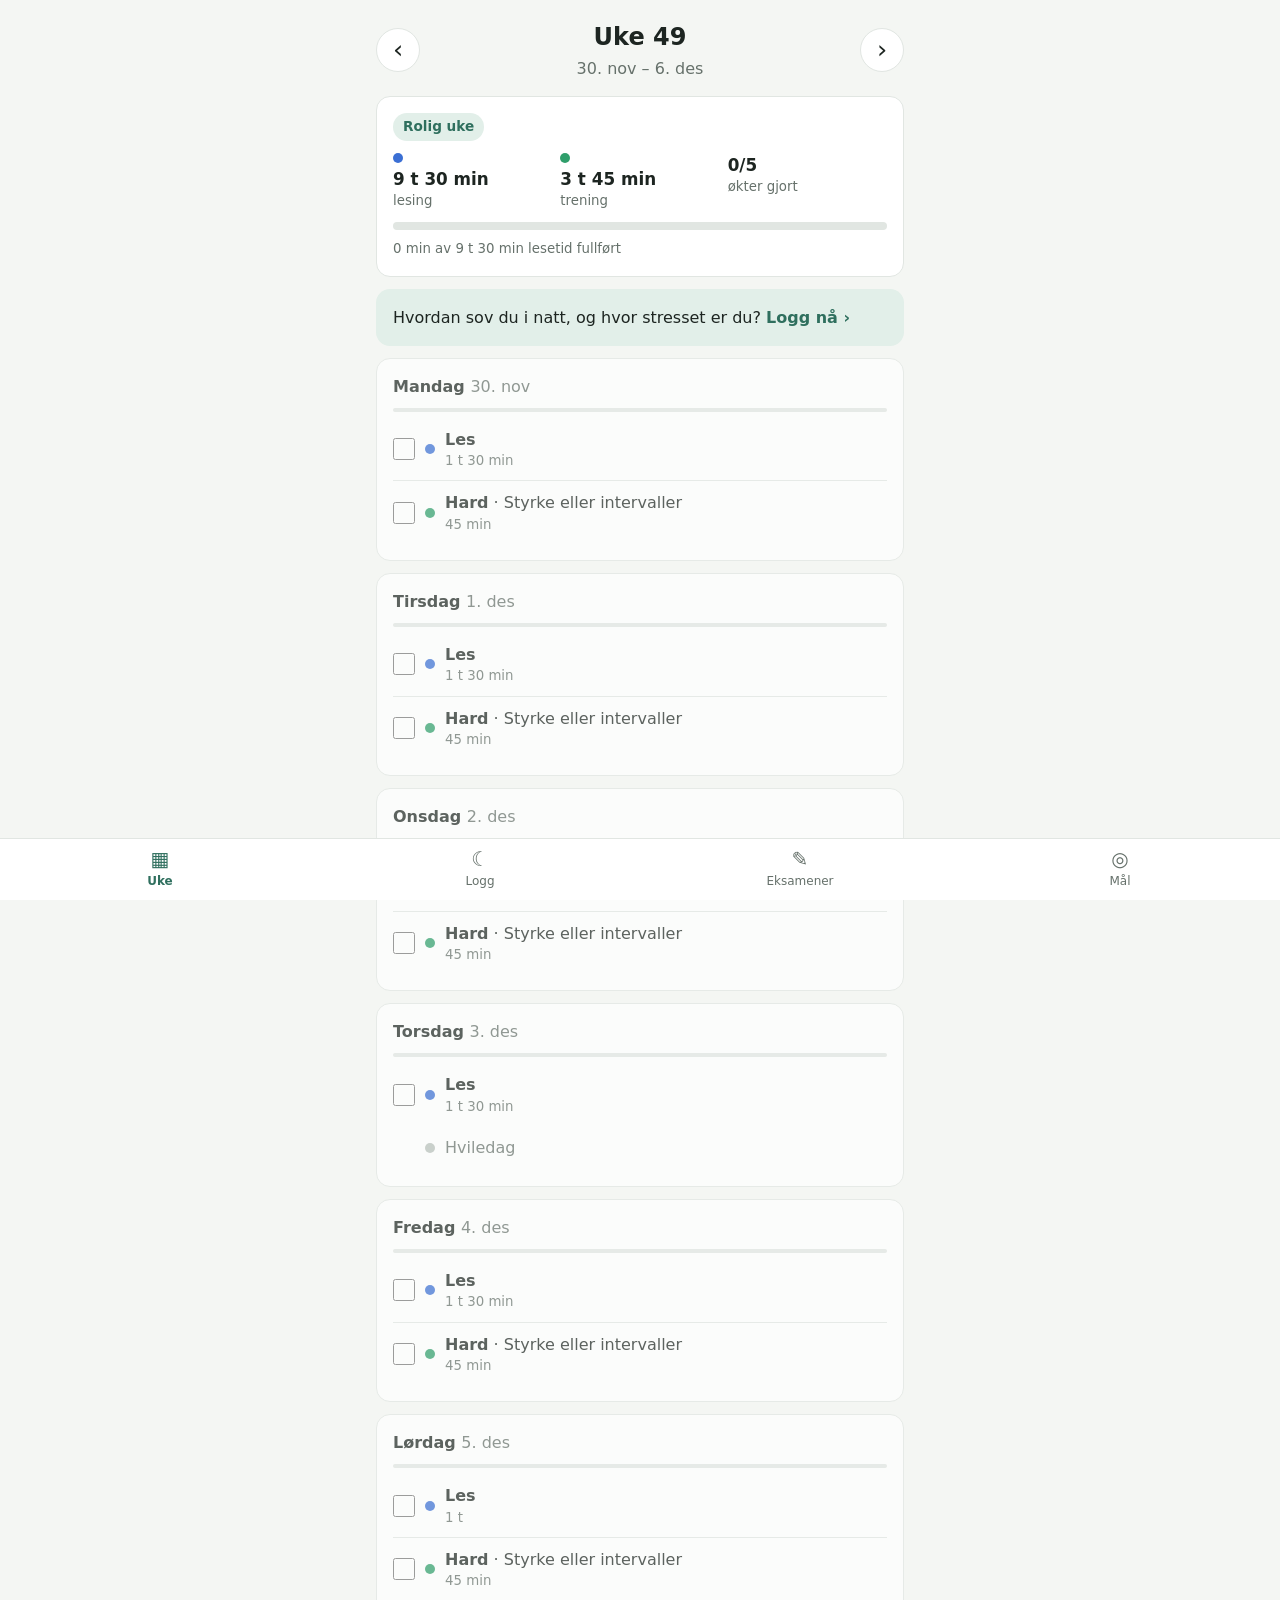
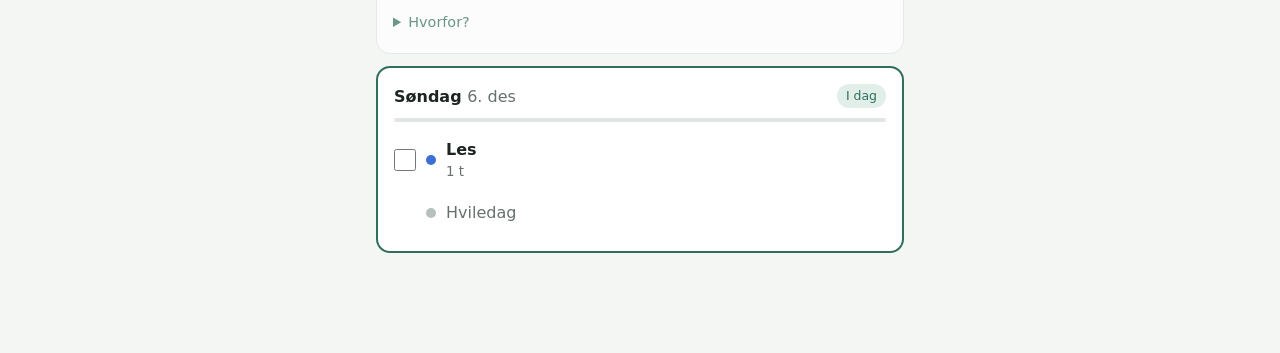
==== index.html @ ede94e88 "Versjon 1: ukeplan for studie og trening Ukeplan med lesetid og trening som tilpasses eksamensdatoer" ====
<!doctype html>
<html lang="no">
<head>
  <meta charset="utf-8">
  <meta name="viewport" content="width=device-width, initial-scale=1, viewport-fit=cover">
  <title>Balanse</title>
  <meta name="description" content="Ukeplan som balanserer lesing og trening ut fra eksamener, søvn og stress.">
  <meta name="theme-color" content="#2f6f5e">
  <meta name="apple-mobile-web-app-capable" content="yes">
  <meta name="mobile-web-app-capable" content="yes">
  <meta name="apple-mobile-web-app-status-bar-style" content="default">
  <meta name="apple-mobile-web-app-title" content="Balanse">
  <link rel="manifest" href="manifest.json">
  <link rel="icon" href="icon-192.png">
  <link rel="apple-touch-icon" href="icon-192.png">
  <link rel="stylesheet" href="style.css">
</head>
<body>
  <main id="app">
    <!-- UKE -->
    <section id="view-week" class="view active" aria-label="Ukeplan">
      <header class="top">
        <button class="icon-btn" id="prev-week" aria-label="Forrige uke">‹</button>
        <div class="top-title">
          <h1 id="week-title">Uke</h1>
          <p id="week-range" class="muted"></p>
        </div>
        <button class="icon-btn" id="next-week" aria-label="Neste uke">›</button>
      </header>
      <div id="week-summary" class="card summary"></div>
      <div id="log-prompt"></div>
      <div id="days"></div>
    </section>

    <!-- LOGG -->
    <section id="view-log" class="view" aria-label="Søvn og stress">
      <header class="top"><div class="top-title"><h1>Søvn og stress</h1>
        <p class="muted">Planen justeres etter hvordan du har det</p></div></header>
      <form id="log-form" class="card">
        <label class="field">Dato
          <input type="date" id="log-date" required>
        </label>
        <label class="field">Søvn i natt: <strong id="sleep-out">7,5 t</strong>
          <input type="range" id="log-sleep" min="3" max="12" step="0.5" value="7.5">
        </label>
        <fieldset class="field">
          <legend>Stressnivå</legend>
          <div class="segmented" id="stress-group">
            <button type="button" data-v="1">1<small>Rolig</small></button>
            <button type="button" data-v="2">2</button>
            <button type="button" data-v="3" class="on">3</button>
            <button type="button" data-v="4">4</button>
            <button type="button" data-v="5">5<small>Mye</small></button>
          </div>
        </fieldset>
        <button type="submit" class="primary">Lagre</button>
        <p id="log-feedback" class="feedback" role="status"></p>
      </form>
      <div class="card">
        <h2>Siste 14 dager</h2>
        <div id="log-chart" class="chart"></div>
        <p class="muted small"><span class="key sleep"></span> søvn (timer) &nbsp; <span class="key stress"></span> stress (1–5)</p>
      </div>
    </section>

    <!-- EKSAMENER -->
    <section id="view-exams" class="view" aria-label="Eksamener">
      <header class="top"><div class="top-title"><h1>Eksamener</h1>
        <p class="muted">Lesetiden øker når eksamen nærmer seg</p></div></header>
      <form id="exam-form" class="card">
        <label class="field">Fag
          <input type="text" id="exam-subject" placeholder="F.eks. Matematikk 1" maxlength="40" required>
        </label>
        <label class="field">Dato
          <input type="date" id="exam-date" required>
        </label>
        <button type="submit" class="primary">Legg til eksamen</button>
      </form>
      <ul id="exam-list" class="list"></ul>
    </section>

    <!-- MÅL -->
    <section id="view-goals" class="view" aria-label="Mål">
      <header class="top"><div class="top-title"><h1>Mål</h1>
        <p class="muted">Utgangspunktet for en vanlig, rolig uke</p></div></header>
      <form id="goals-form" class="card">
        <label class="field">Treningsøkter per uke: <strong id="sessions-out">4</strong>
          <input type="range" id="goal-sessions" min="1" max="7" step="1">
        </label>
        <label class="field">Minutter per økt: <strong id="minutes-out">45</strong>
          <input type="range" id="goal-minutes" min="20" max="120" step="5">
        </label>
        <label class="field">Lesetid per dag i rolige uker: <strong id="study-base-out">1 t 30 min</strong>
          <input type="range" id="goal-study-base" min="30" max="240" step="15">
        </label>
        <label class="field">Maks lesetid rett før eksamen: <strong id="study-max-out">5 t</strong>
          <input type="range" id="goal-study-max" min="120" max="480" step="15">
        </label>
        <p class="muted small">Endringer lagres automatisk.</p>
      </form>
      <div class="card">
        <h2>Data</h2>
        <p class="muted small">Alt lagres bare på denne enheten.</p>
        <div class="row-buttons">
          <button type="button" id="demo-data">Last inn eksempeldata</button>
          <button type="button" id="reset-data" class="danger">Slett alt</button>
        </div>
      </div>
    </section>
  </main>

  <nav class="tabbar" aria-label="Hovedmeny">
    <button data-view="week" class="on"><span class="tab-ico">▦</span>Uke</button>
    <button data-view="log"><span class="tab-ico">☾</span>Logg</button>
    <button data-view="exams"><span class="tab-ico">✎</span>Eksamener</button>
    <button data-view="goals"><span class="tab-ico">◎</span>Mål</button>
  </nav>

  <script src="plan.js"></script>
  <script src="app.js"></script>
</body>
</html>
---- style.css ----
:root {
  --bg: #f4f6f3;
  --surface: #ffffff;
  --text: #1d2521;
  --muted: #66716b;
  --border: #e1e6e2;
  --accent: #2f6f5e;
  --accent-soft: #e2efe9;
  --study: #3b6fd4;
  --train: #2f9e6b;
  --rest: #b8c0bb;
  --exam: #c4532f;
  --exam-soft: #fbe8e1;
  --mid: #b7811a;
  --mid-soft: #fbf0d9;
  --radius: 14px;
  color-scheme: light;
}

@media (prefers-color-scheme: dark) {
  :root:not([data-theme="light"]) {
    --bg: #121614;
    --surface: #1c2220;
    --text: #e8ece9;
    --muted: #97a29c;
    --border: #2c3431;
    --accent: #6fc2a7;
    --accent-soft: #1f3a32;
    --study: #7ea3ee;
    --train: #5fcf98;
    --rest: #4d5652;
    --exam: #f08a68;
    --exam-soft: #3d2219;
    --mid: #e3b158;
    --mid-soft: #3a2f17;
    color-scheme: dark;
  }
}

* { box-sizing: border-box; }

html, body { margin: 0; }

body {
  background: var(--bg);
  color: var(--text);
  font: 16px/1.45 system-ui, -apple-system, "Segoe UI", Roboto, sans-serif;
  -webkit-tap-highlight-color: transparent;
}

#app {
  max-width: 560px;
  margin: 0 auto;
  padding: calc(env(safe-area-inset-top) + 8px) 16px calc(env(safe-area-inset-bottom) + 88px);
}

.view { display: none; }
.view.active { display: block; }

h1 { font-size: 1.5rem; margin: 0; }
h2 { font-size: 1.05rem; margin: 0 0 12px; }
h3 { font-size: 1rem; margin: 0; }
.muted { color: var(--muted); font-weight: normal; }
.small { font-size: .85rem; }

.top {
  display: flex;
  align-items: center;
  gap: 8px;
  padding: 12px 0 16px;
}
.top-title { flex: 1; }
.top-title p { margin: 2px 0 0; }
#view-week .top-title { text-align: center; }

.card {
  background: var(--surface);
  border: 1px solid var(--border);
  border-radius: var(--radius);
  padding: 16px;
  margin-bottom: 12px;
}

button {
  font: inherit;
  color: inherit;
  cursor: pointer;
  border: 1px solid var(--border);
  background: var(--surface);
  border-radius: 10px;
  padding: 10px 14px;
}

.icon-btn {
  width: 44px;
  height: 44px;
  padding: 0;
  font-size: 1.6rem;
  line-height: 1;
  border-radius: 50%;
}

.primary {
  width: 100%;
  background: var(--accent);
  border-color: var(--accent);
  color: #fff;
  font-weight: 600;
  padding: 12px;
}
@media (prefers-color-scheme: dark) {
  :root:not([data-theme="light"]) .primary { color: #0e1a16; }
}

.danger { color: var(--exam); }

/* Oppsummering */
.summary .stats {
  display: grid;
  grid-template-columns: repeat(3, 1fr);
  gap: 8px;
  margin: 12px 0;
}
.summary .stats div { display: flex; flex-direction: column; }
.summary .stats strong { font-size: 1.05rem; }
.summary .stats small { color: var(--muted); }
.summary .stats .dot { margin-bottom: 4px; }

.badge {
  display: inline-block;
  padding: 4px 10px;
  border-radius: 999px;
  font-size: .85rem;
  font-weight: 600;
}
.badge.calm { background: var(--accent-soft); color: var(--accent); }
.badge.mid { background: var(--mid-soft); color: var(--mid); }
.badge.high { background: var(--exam-soft); color: var(--exam); }

.progress {
  height: 8px;
  background: var(--border);
  border-radius: 999px;
  overflow: hidden;
  margin-bottom: 6px;
}
.progress span { display: block; height: 100%; background: var(--study); transition: width .3s; }

.prompt {
  display: block;
  width: 100%;
  text-align: left;
  background: var(--accent-soft);
  border-color: transparent;
}
.prompt strong { color: var(--accent); white-space: nowrap; }

/* Dager */
.day.today { border: 2px solid var(--accent); }
.day.past { opacity: .7; }
.day-head { display: flex; align-items: center; gap: 8px; flex-wrap: wrap; }
.day-head h3 { margin-right: auto; }

.chip {
  font-size: .78rem;
  padding: 3px 9px;
  border-radius: 999px;
  background: var(--accent-soft);
  color: var(--accent);
  white-space: nowrap;
}
.chip.exam { background: var(--exam-soft); color: var(--exam); font-weight: 600; }

.pressure {
  height: 4px;
  background: var(--border);
  border-radius: 999px;
  margin: 10px 0 6px;
  overflow: hidden;
}
.pressure span { display: block; height: 100%; background: linear-gradient(90deg, var(--mid), var(--exam)); }

.task {
  display: flex;
  align-items: center;
  gap: 10px;
  padding: 10px 0;
  border-bottom: 1px solid var(--border);
  cursor: pointer;
  min-height: 44px;
}
.task:last-of-type { border-bottom: none; }
.task input { width: 22px; height: 22px; accent-color: var(--accent); margin: 0; flex: none; }
.task.rest { cursor: default; color: var(--muted); padding-left: 32px; }
.task-text small { display: block; color: var(--muted); }
.task.checked .task-text { text-decoration: line-through; color: var(--muted); }

.dot {
  width: 10px;
  height: 10px;
  border-radius: 50%;
  flex: none;
  display: inline-block;
}
.dot.study { background: var(--study); }
.dot.train { background: var(--train); }
.dot.rest { background: var(--rest); }

.tip {
  margin: 8px 0 0;
  font-size: .9rem;
  padding: 8px 10px;
  border-radius: 10px;
  background: var(--mid-soft);
  color: var(--text);
}

details { margin-top: 8px; font-size: .9rem; }
summary { color: var(--accent); cursor: pointer; padding: 4px 0; }
details ul { margin: 6px 0 0; padding-left: 20px; color: var(--muted); }

/* Skjema */
.field {
  display: block;
  margin-bottom: 16px;
  border: none;
  padding: 0;
}
.field legend { padding: 0; margin-bottom: 6px; }
.field input[type=text], .field input[type=date] {
  display: block;
  width: 100%;
  margin-top: 6px;
  padding: 12px;
  font: inherit;
  color: inherit;
  background: var(--bg);
  border: 1px solid var(--border);
  border-radius: 10px;
}
input[type=range] { display: block; width: 100%; margin-top: 8px; accent-color: var(--accent); }

.segmented { display: grid; grid-template-columns: repeat(5, 1fr); gap: 6px; }
.segmented button { padding: 10px 0; display: flex; flex-direction: column; align-items: center; }
.segmented small { font-size: .65rem; color: var(--muted); }
.segmented button.on { background: var(--accent); border-color: var(--accent); color: #fff; }
.segmented button.on small { color: inherit; }

.feedback { margin: 10px 0 0; color: var(--accent); min-height: 1em; }

.row-buttons { display: flex; gap: 8px; flex-wrap: wrap; }

/* Logg-graf */
.chart {
  display: flex;
  align-items: flex-end;
  gap: 4px;
  height: 140px;
}
.bar-col { flex: 1; display: flex; flex-direction: column; align-items: center; height: 100%; }
.bars { flex: 1; width: 100%; display: flex; align-items: flex-end; justify-content: center; gap: 2px; }
.bar { width: 40%; border-radius: 3px 3px 0 0; min-height: 0; }
.bar.sleep { background: var(--study); }
.bar.stress { background: var(--exam); }
.bar-col small { font-size: .65rem; color: var(--muted); margin-top: 4px; }
.key { display: inline-block; width: 10px; height: 10px; border-radius: 2px; vertical-align: middle; }
.key.sleep { background: var(--study); }
.key.stress { background: var(--exam); }

/* Eksamensliste */
.list { list-style: none; margin: 0; padding: 0; }
.exam-item { display: flex; align-items: center; gap: 10px; }
.exam-item > div { flex: 1; display: flex; flex-direction: column; }
.exam-item.past { opacity: .6; }
.exam-item .icon-btn { font-size: 1.3rem; width: 36px; height: 36px; }
.empty { color: var(--muted); text-align: center; }

/* Fanemeny */
.tabbar {
  position: fixed;
  left: 0;
  right: 0;
  bottom: 0;
  display: grid;
  grid-template-columns: repeat(4, 1fr);
  background: var(--surface);
  border-top: 1px solid var(--border);
  padding-bottom: env(safe-area-inset-bottom);
}
.tabbar button {
  border: none;
  border-radius: 0;
  background: none;
  padding: 8px 0 10px;
  font-size: .75rem;
  color: var(--muted);
  display: flex;
  flex-direction: column;
  align-items: center;
  gap: 2px;
}
.tab-ico { font-size: 1.25rem; line-height: 1.2; }
.tabbar button.on { color: var(--accent); font-weight: 600; }
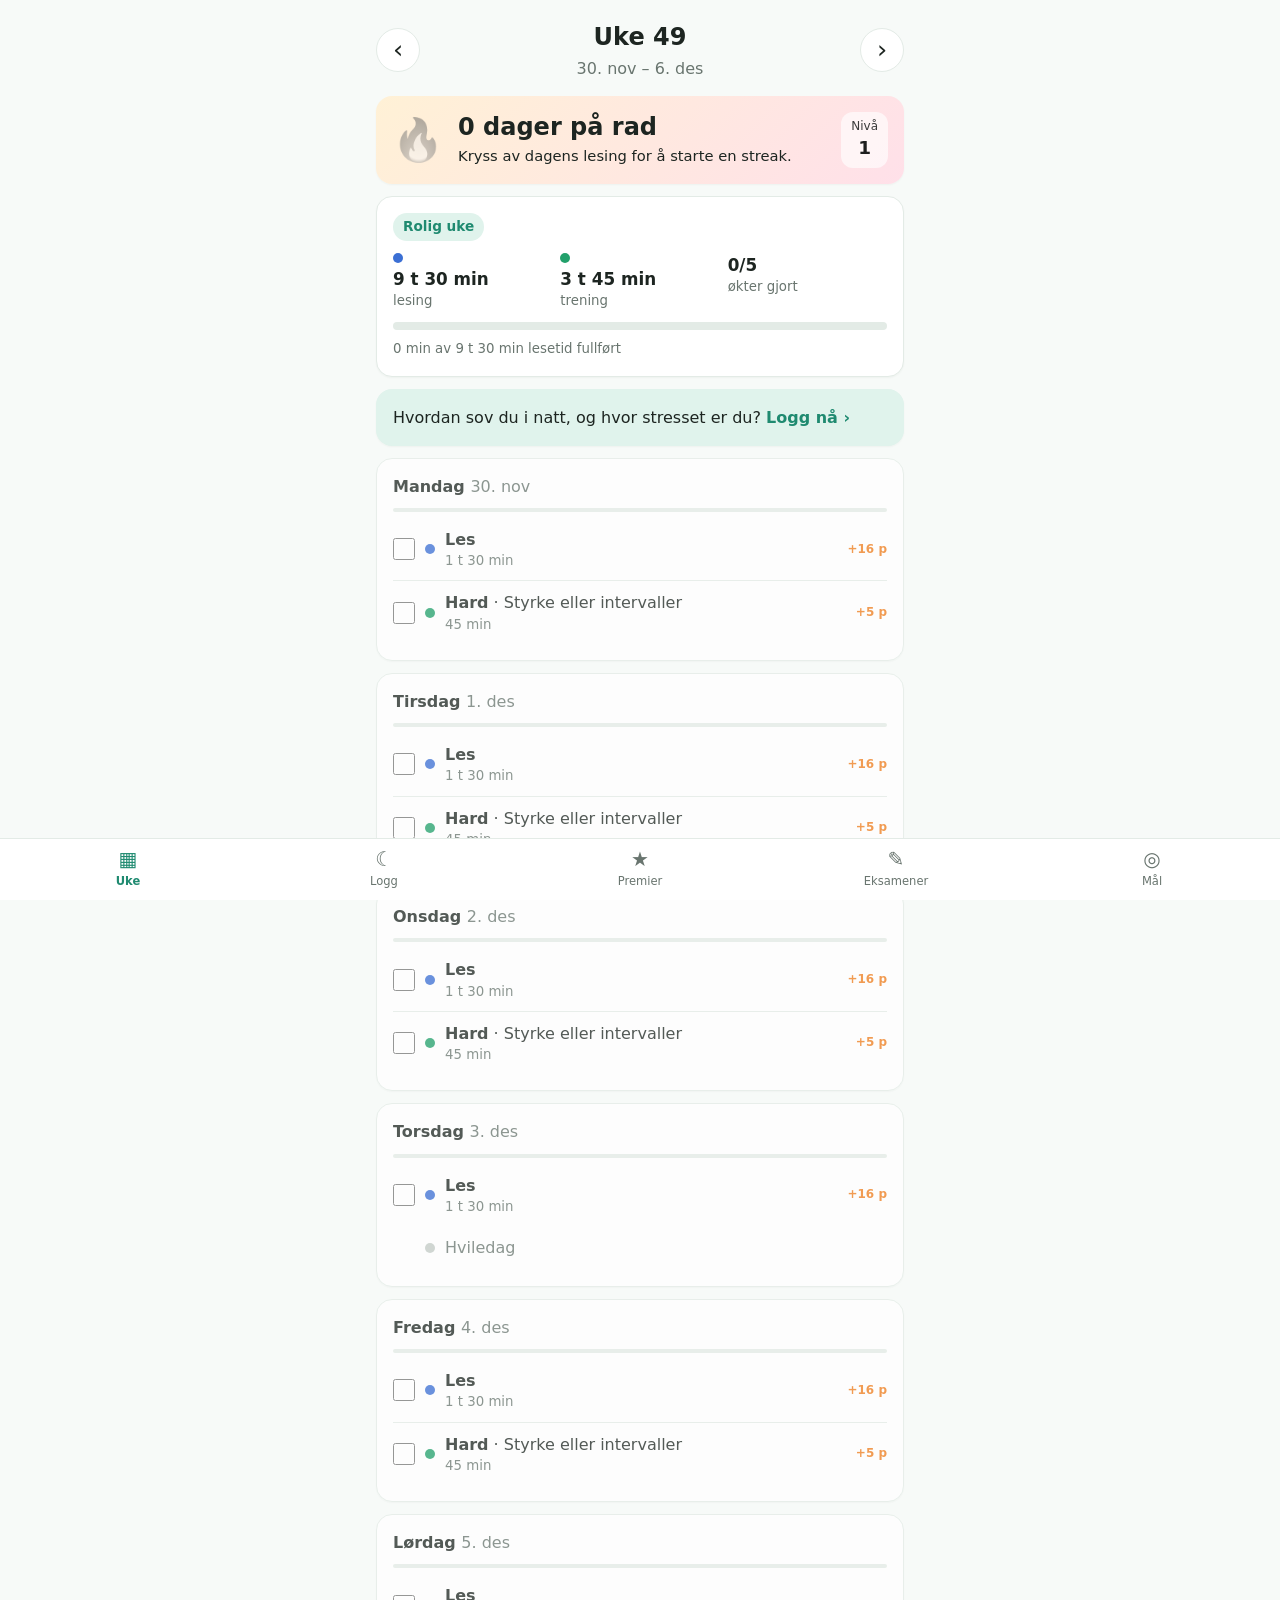
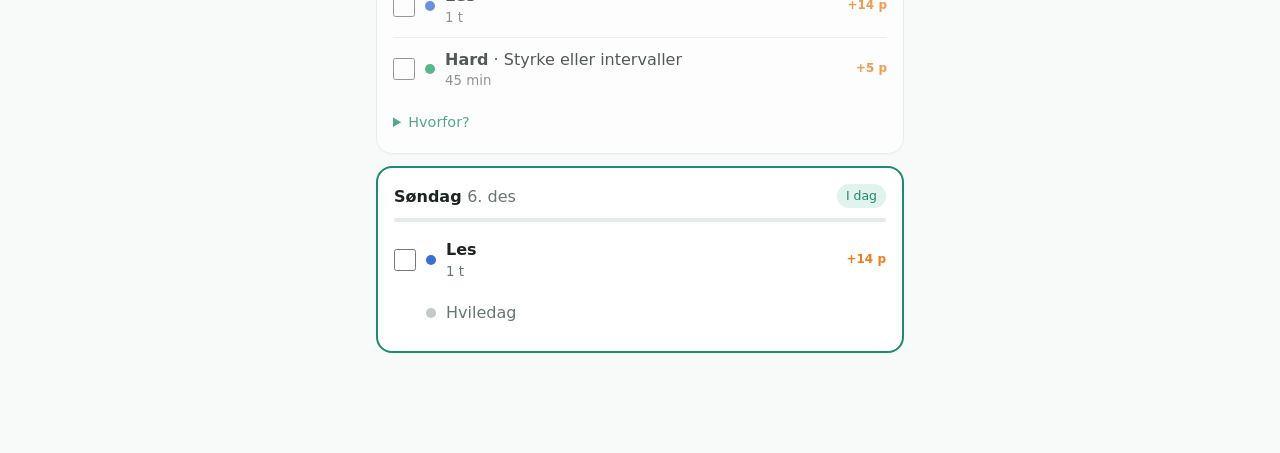
==== commit a0018fcb: "Versjon 2: lyst design, streaks, poeng, merker og temaer - Lyst standardtema (Mint) i stedet for aut" ====
--- a/index.html
+++ b/index.html
@@ -5,7 +5,14 @@
   <meta name="viewport" content="width=device-width, initial-scale=1, viewport-fit=cover">
   <title>Balanse</title>
   <meta name="description" content="Ukeplan som balanserer lesing og trening ut fra eksamener, søvn og stress.">
-  <meta name="theme-color" content="#2f6f5e">
+  <meta name="theme-color" content="#f7faf8">
+  <script>
+    // Sett valgt tema før siden tegnes, så det ikke blinker.
+    try {
+      var saved = JSON.parse(localStorage.getItem("balanse-v1") || "{}");
+      if (saved.settings && saved.settings.theme) document.documentElement.dataset.theme = saved.settings.theme;
+    } catch (e) {}
+  </script>
   <meta name="apple-mobile-web-app-capable" content="yes">
   <meta name="mobile-web-app-capable" content="yes">
   <meta name="apple-mobile-web-app-status-bar-style" content="default">
@@ -27,6 +34,7 @@
         </div>
         <button class="icon-btn" id="next-week" aria-label="Neste uke">›</button>
       </header>
+      <div id="streak-card"></div>
       <div id="week-summary" class="card summary"></div>
       <div id="log-prompt"></div>
       <div id="days"></div>
@@ -61,6 +69,18 @@
         <div id="log-chart" class="chart"></div>
         <p class="muted small"><span class="key sleep"></span> søvn (timer) &nbsp; <span class="key stress"></span> stress (1–5)</p>
       </div>
+    </section>
+
+    <!-- PREMIER -->
+    <section id="view-rewards" class="view" aria-label="Premier">
+      <header class="top"><div class="top-title"><h1>Premier</h1>
+        <p class="muted">Kryss av lesing og trening for å samle poeng</p></div></header>
+      <div id="level-card" class="card level-card"></div>
+      <div class="card">
+        <h2>Merker</h2>
+        <div id="badge-grid" class="badge-grid"></div>
+      </div>
+      <p class="muted small">Poeng: 10 per leseøkt + 1 per 15 min lest, 5 per treningsøkt. 100 poeng = nytt nivå.</p>
     </section>
 
     <!-- EKSAMENER -->
@@ -99,6 +119,10 @@
         <p class="muted small">Endringer lagres automatisk.</p>
       </form>
       <div class="card">
+        <h2>Tema</h2>
+        <div id="theme-picker" class="themes"></div>
+      </div>
+      <div class="card">
         <h2>Data</h2>
         <p class="muted small">Alt lagres bare på denne enheten.</p>
         <div class="row-buttons">
@@ -112,11 +136,16 @@
   <nav class="tabbar" aria-label="Hovedmeny">
     <button data-view="week" class="on"><span class="tab-ico">▦</span>Uke</button>
     <button data-view="log"><span class="tab-ico">☾</span>Logg</button>
+    <button data-view="rewards"><span class="tab-ico">★</span>Premier</button>
     <button data-view="exams"><span class="tab-ico">✎</span>Eksamener</button>
     <button data-view="goals"><span class="tab-ico">◎</span>Mål</button>
   </nav>
 
+  <div id="toast" class="toast" role="status" aria-live="polite"></div>
+  <div id="confetti" class="confetti" aria-hidden="true"></div>
+
   <script src="plan.js"></script>
+  <script src="rewards.js"></script>
   <script src="app.js"></script>
 </body>
 </html>
--- a/style.css
+++ b/style.css
@@ -1,40 +1,78 @@
+/* ---------- Temaer ---------- */
+/* Standard: "Mint" – lyst og friskt */
 :root {
-  --bg: #f4f6f3;
+  --bg: #f7faf8;
   --surface: #ffffff;
   --text: #1d2521;
-  --muted: #66716b;
-  --border: #e1e6e2;
-  --accent: #2f6f5e;
-  --accent-soft: #e2efe9;
+  --muted: #69756f;
+  --border: #e3ebe6;
+  --accent: #1f8a70;
+  --accent-soft: #e0f3ec;
+  --on-accent: #ffffff;
+  --hero-a: #fff1d6;
+  --hero-b: #ffe0e9;
   --study: #3b6fd4;
-  --train: #2f9e6b;
-  --rest: #b8c0bb;
-  --exam: #c4532f;
-  --exam-soft: #fbe8e1;
+  --train: #22a06b;
+  --rest: #c3cbc6;
+  --exam: #d4572f;
+  --exam-soft: #fdebe4;
   --mid: #b7811a;
-  --mid-soft: #fbf0d9;
-  --radius: 14px;
+  --mid-soft: #fdf3dc;
+  --flame: #f07c1b;
+  --radius: 16px;
   color-scheme: light;
 }
 
-@media (prefers-color-scheme: dark) {
-  :root:not([data-theme="light"]) {
-    --bg: #121614;
-    --surface: #1c2220;
-    --text: #e8ece9;
-    --muted: #97a29c;
-    --border: #2c3431;
-    --accent: #6fc2a7;
-    --accent-soft: #1f3a32;
-    --study: #7ea3ee;
-    --train: #5fcf98;
-    --rest: #4d5652;
-    --exam: #f08a68;
-    --exam-soft: #3d2219;
-    --mid: #e3b158;
-    --mid-soft: #3a2f17;
-    color-scheme: dark;
-  }
+:root[data-theme="fersken"] {
+  --bg: #fff8f3;
+  --border: #f6e3d6;
+  --muted: #7a6a60;
+  --accent: #e8664a;
+  --accent-soft: #fde6df;
+  --hero-a: #ffe3c4;
+  --hero-b: #ffd3d8;
+}
+
+:root[data-theme="lavendel"] {
+  --bg: #f8f6fd;
+  --border: #e7e2f6;
+  --muted: #6f6a80;
+  --accent: #7457d6;
+  --accent-soft: #ece7fb;
+  --hero-a: #e9e2ff;
+  --hero-b: #ffe2f3;
+}
+
+:root[data-theme="hav"] {
+  --bg: #f4f9fd;
+  --border: #dde9f3;
+  --muted: #637382;
+  --accent: #1f78c1;
+  --accent-soft: #e0eefa;
+  --hero-a: #d9f1ff;
+  --hero-b: #e3fbef;
+}
+
+:root[data-theme="natt"] {
+  --bg: #14171c;
+  --surface: #1e232a;
+  --text: #e9edf2;
+  --muted: #9aa4af;
+  --border: #2d343d;
+  --accent: #7cc4ff;
+  --accent-soft: #22364a;
+  --on-accent: #0d1a26;
+  --hero-a: #2b2540;
+  --hero-b: #3a2433;
+  --study: #8fb1f5;
+  --train: #5fd39b;
+  --rest: #4e5660;
+  --exam: #f39373;
+  --exam-soft: #40241b;
+  --mid: #e6b45c;
+  --mid-soft: #3a2f18;
+  --flame: #ffa24c;
+  color-scheme: dark;
 }
 
 * { box-sizing: border-box; }
@@ -46,6 +84,7 @@
   color: var(--text);
   font: 16px/1.45 system-ui, -apple-system, "Segoe UI", Roboto, sans-serif;
   -webkit-tap-highlight-color: transparent;
+  transition: background .2s;
 }
 
 #app {
@@ -79,6 +118,7 @@
   border-radius: var(--radius);
   padding: 16px;
   margin-bottom: 12px;
+  box-shadow: 0 1px 2px rgba(30, 40, 35, .04);
 }
 
 button {
@@ -104,17 +144,46 @@
   width: 100%;
   background: var(--accent);
   border-color: var(--accent);
-  color: #fff;
+  color: var(--on-accent);
   font-weight: 600;
   padding: 12px;
 }
-@media (prefers-color-scheme: dark) {
-  :root:not([data-theme="light"]) .primary { color: #0e1a16; }
-}
 
 .danger { color: var(--exam); }
 
-/* Oppsummering */
+/* ---------- Streak / motivasjon ---------- */
+.hero {
+  background: linear-gradient(135deg, var(--hero-a), var(--hero-b));
+  border: none;
+  display: flex;
+  align-items: center;
+  gap: 14px;
+  text-decoration: none;
+  color: var(--text);
+  width: 100%;
+  text-align: left;
+}
+.flame {
+  font-size: 2.6rem;
+  line-height: 1;
+}
+.flame.cold { filter: grayscale(1); opacity: .5; }
+.hero-text { flex: 1; }
+.hero-text .big { font-size: 1.5rem; font-weight: 700; display: block; line-height: 1.1; }
+.hero-text p { margin: 4px 0 0; font-size: .92rem; }
+.hero .lvl {
+  text-align: center;
+  background: rgba(255, 255, 255, .65);
+  border-radius: 12px;
+  padding: 6px 10px;
+  font-size: .75rem;
+  color: #3a3a3a;
+}
+.hero .lvl strong { display: block; font-size: 1.15rem; color: #1d1d1d; }
+:root[data-theme="natt"] .hero .lvl { background: rgba(0, 0, 0, .25); color: var(--muted); }
+:root[data-theme="natt"] .hero .lvl strong { color: var(--text); }
+
+/* ---------- Oppsummering ---------- */
 .summary .stats {
   display: grid;
   grid-template-columns: repeat(3, 1fr);
@@ -144,7 +213,8 @@
   overflow: hidden;
   margin-bottom: 6px;
 }
-.progress span { display: block; height: 100%; background: var(--study); transition: width .3s; }
+.progress span { display: block; height: 100%; background: var(--study); transition: width .4s; border-radius: 999px; }
+.progress.xp span { background: linear-gradient(90deg, var(--flame), var(--accent)); }
 
 .prompt {
   display: block;
@@ -155,9 +225,9 @@
 }
 .prompt strong { color: var(--accent); white-space: nowrap; }
 
-/* Dager */
+/* ---------- Dager ---------- */
 .day.today { border: 2px solid var(--accent); }
-.day.past { opacity: .7; }
+.day.past { opacity: .75; }
 .day-head { display: flex; align-items: center; gap: 8px; flex-wrap: wrap; }
 .day-head h3 { margin-right: auto; }
 
@@ -170,6 +240,8 @@
   white-space: nowrap;
 }
 .chip.exam { background: var(--exam-soft); color: var(--exam); font-weight: 600; }
+.chip.star { background: var(--hero-a); color: #8a4b00; }
+:root[data-theme="natt"] .chip.star { color: var(--flame); }
 
 .pressure {
   height: 4px;
@@ -192,8 +264,11 @@
 .task:last-of-type { border-bottom: none; }
 .task input { width: 22px; height: 22px; accent-color: var(--accent); margin: 0; flex: none; }
 .task.rest { cursor: default; color: var(--muted); padding-left: 32px; }
+.task-text { flex: 1; }
 .task-text small { display: block; color: var(--muted); }
 .task.checked .task-text { text-decoration: line-through; color: var(--muted); }
+.task .pts { font-size: .75rem; color: var(--flame); font-weight: 600; white-space: nowrap; }
+.task.checked .pts { opacity: .5; }
 
 .dot {
   width: 10px;
@@ -219,7 +294,47 @@
 summary { color: var(--accent); cursor: pointer; padding: 4px 0; }
 details ul { margin: 6px 0 0; padding-left: 20px; color: var(--muted); }
 
-/* Skjema */
+/* ---------- Premier ---------- */
+.level-card { text-align: center; }
+.level-card .lvl-num { font-size: 3rem; font-weight: 800; line-height: 1; color: var(--accent); }
+.level-card .stats3 { display: grid; grid-template-columns: repeat(3, 1fr); gap: 8px; margin-top: 16px; }
+.level-card .stats3 strong { display: block; font-size: 1.2rem; }
+.level-card .stats3 small { color: var(--muted); }
+
+.badge-grid { display: grid; grid-template-columns: repeat(3, 1fr); gap: 10px; }
+.medal {
+  text-align: center;
+  padding: 12px 6px;
+  border-radius: 14px;
+  background: var(--bg);
+  border: 1px solid var(--border);
+}
+.medal .ico { font-size: 1.9rem; display: block; }
+.medal strong { display: block; font-size: .82rem; margin-top: 4px; }
+.medal small { display: block; font-size: .7rem; color: var(--muted); line-height: 1.25; margin-top: 2px; }
+.medal.locked .ico { filter: grayscale(1); opacity: .35; }
+.medal.earned { background: linear-gradient(160deg, var(--hero-a), var(--hero-b)); border-color: transparent; }
+:root[data-theme="natt"] .medal.earned small { color: var(--text); }
+
+/* ---------- Temavelger ---------- */
+.themes { display: grid; grid-template-columns: repeat(5, 1fr); gap: 8px; }
+.theme-btn {
+  padding: 8px 0 6px;
+  display: flex;
+  flex-direction: column;
+  align-items: center;
+  gap: 6px;
+  font-size: .72rem;
+}
+.theme-btn .sw {
+  width: 34px;
+  height: 34px;
+  border-radius: 50%;
+  border: 2px solid rgba(0, 0, 0, .08);
+}
+.theme-btn.on { border: 2px solid var(--accent); font-weight: 600; }
+
+/* ---------- Skjema ---------- */
 .field {
   display: block;
   margin-bottom: 16px;
@@ -243,14 +358,14 @@
 .segmented { display: grid; grid-template-columns: repeat(5, 1fr); gap: 6px; }
 .segmented button { padding: 10px 0; display: flex; flex-direction: column; align-items: center; }
 .segmented small { font-size: .65rem; color: var(--muted); }
-.segmented button.on { background: var(--accent); border-color: var(--accent); color: #fff; }
+.segmented button.on { background: var(--accent); border-color: var(--accent); color: var(--on-accent); }
 .segmented button.on small { color: inherit; }
 
 .feedback { margin: 10px 0 0; color: var(--accent); min-height: 1em; }
 
 .row-buttons { display: flex; gap: 8px; flex-wrap: wrap; }
 
-/* Logg-graf */
+/* ---------- Logg-graf ---------- */
 .chart {
   display: flex;
   align-items: flex-end;
@@ -267,7 +382,7 @@
 .key.sleep { background: var(--study); }
 .key.stress { background: var(--exam); }
 
-/* Eksamensliste */
+/* ---------- Eksamensliste ---------- */
 .list { list-style: none; margin: 0; padding: 0; }
 .exam-item { display: flex; align-items: center; gap: 10px; }
 .exam-item > div { flex: 1; display: flex; flex-direction: column; }
@@ -275,14 +390,51 @@
 .exam-item .icon-btn { font-size: 1.3rem; width: 36px; height: 36px; }
 .empty { color: var(--muted); text-align: center; }
 
-/* Fanemeny */
+/* ---------- Feiring ---------- */
+.toast {
+  position: fixed;
+  left: 50%;
+  bottom: calc(env(safe-area-inset-bottom) + 84px);
+  transform: translate(-50%, 20px);
+  background: var(--text);
+  color: var(--surface);
+  padding: 12px 18px;
+  border-radius: 14px;
+  font-weight: 600;
+  max-width: calc(100% - 32px);
+  width: max-content;
+  text-align: center;
+  opacity: 0;
+  pointer-events: none;
+  transition: opacity .25s, transform .25s;
+  z-index: 20;
+}
+.toast.show { opacity: 1; transform: translate(-50%, 0); }
+
+.confetti { position: fixed; inset: 0; pointer-events: none; overflow: hidden; z-index: 19; }
+.confetti i {
+  position: absolute;
+  top: -12px;
+  width: 8px;
+  height: 12px;
+  border-radius: 2px;
+  animation: fall 1.4s ease-in forwards;
+}
+@keyframes fall {
+  to { transform: translateY(105vh) rotate(540deg); opacity: .8; }
+}
+@media (prefers-reduced-motion: reduce) {
+  .confetti { display: none; }
+}
+
+/* ---------- Fanemeny ---------- */
 .tabbar {
   position: fixed;
   left: 0;
   right: 0;
   bottom: 0;
   display: grid;
-  grid-template-columns: repeat(4, 1fr);
+  grid-template-columns: repeat(5, 1fr);
   background: var(--surface);
   border-top: 1px solid var(--border);
   padding-bottom: env(safe-area-inset-bottom);
@@ -292,7 +444,7 @@
   border-radius: 0;
   background: none;
   padding: 8px 0 10px;
-  font-size: .75rem;
+  font-size: .72rem;
   color: var(--muted);
   display: flex;
   flex-direction: column;
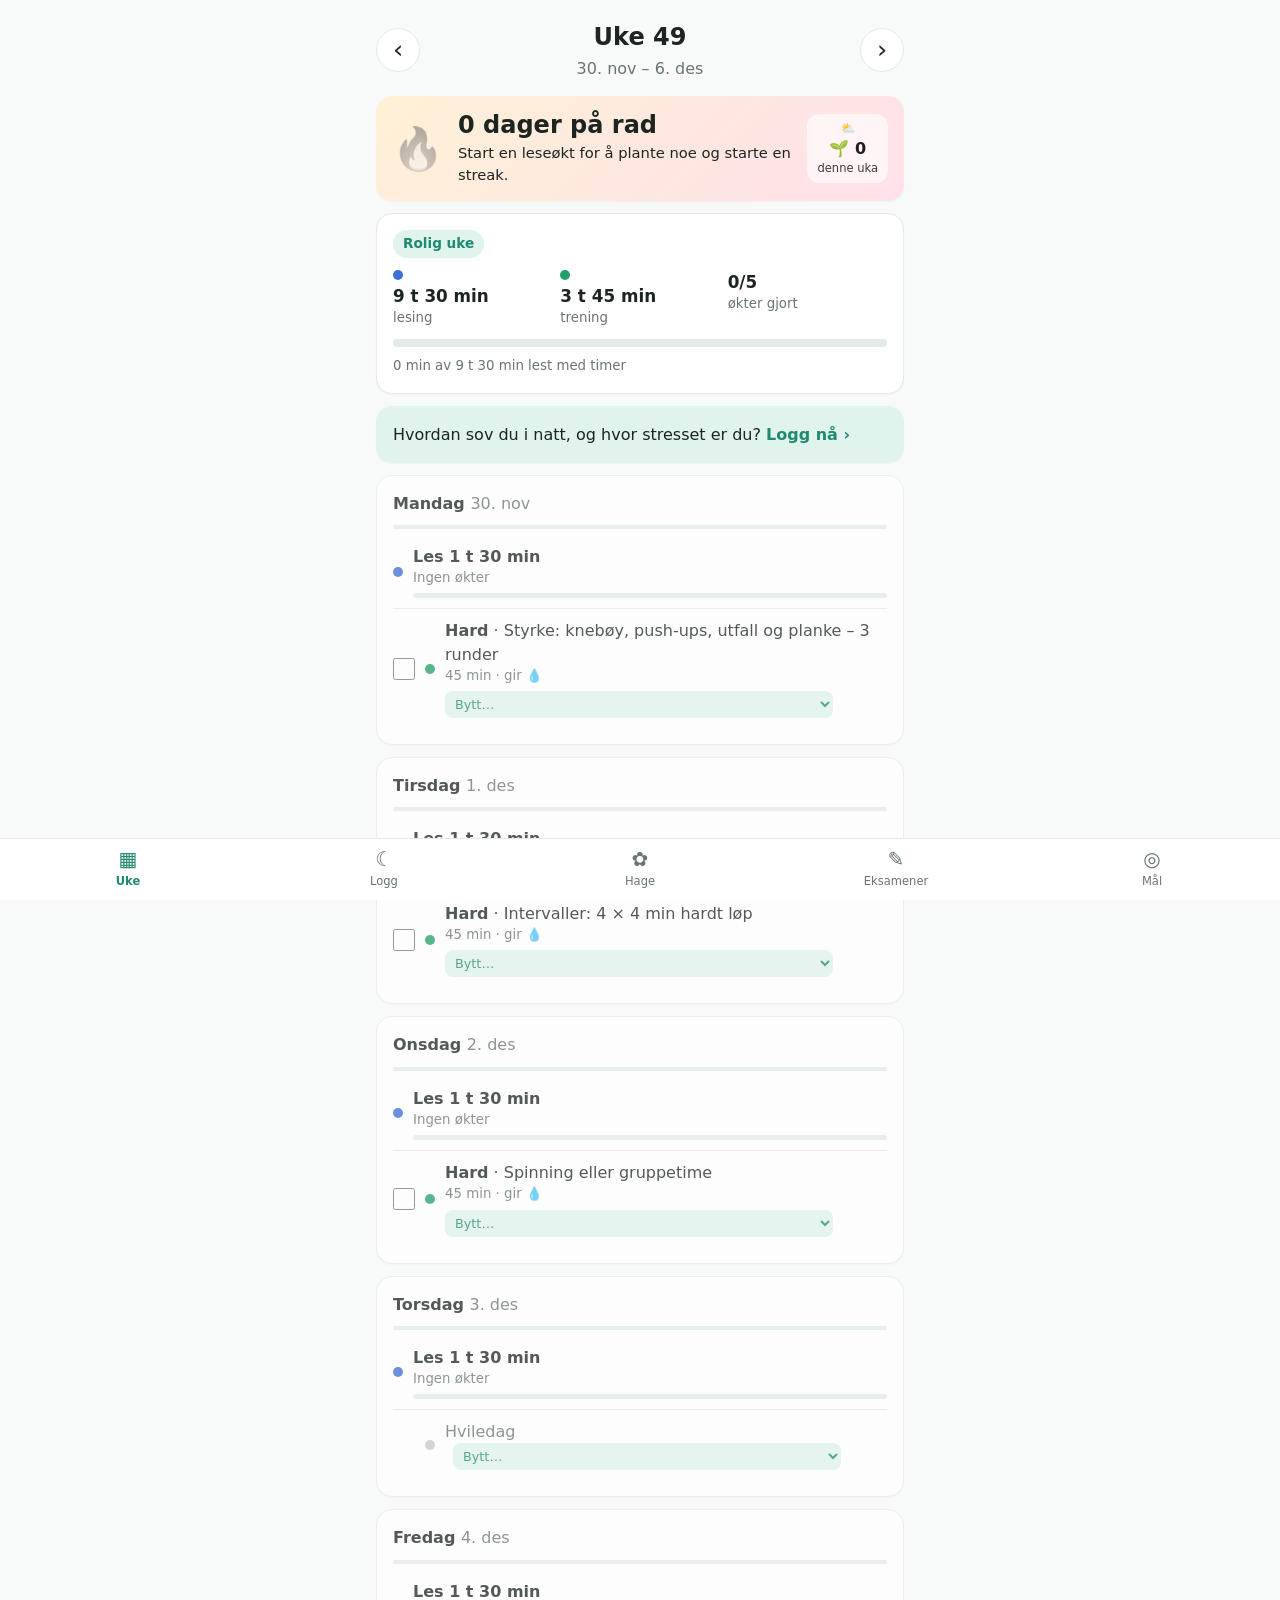
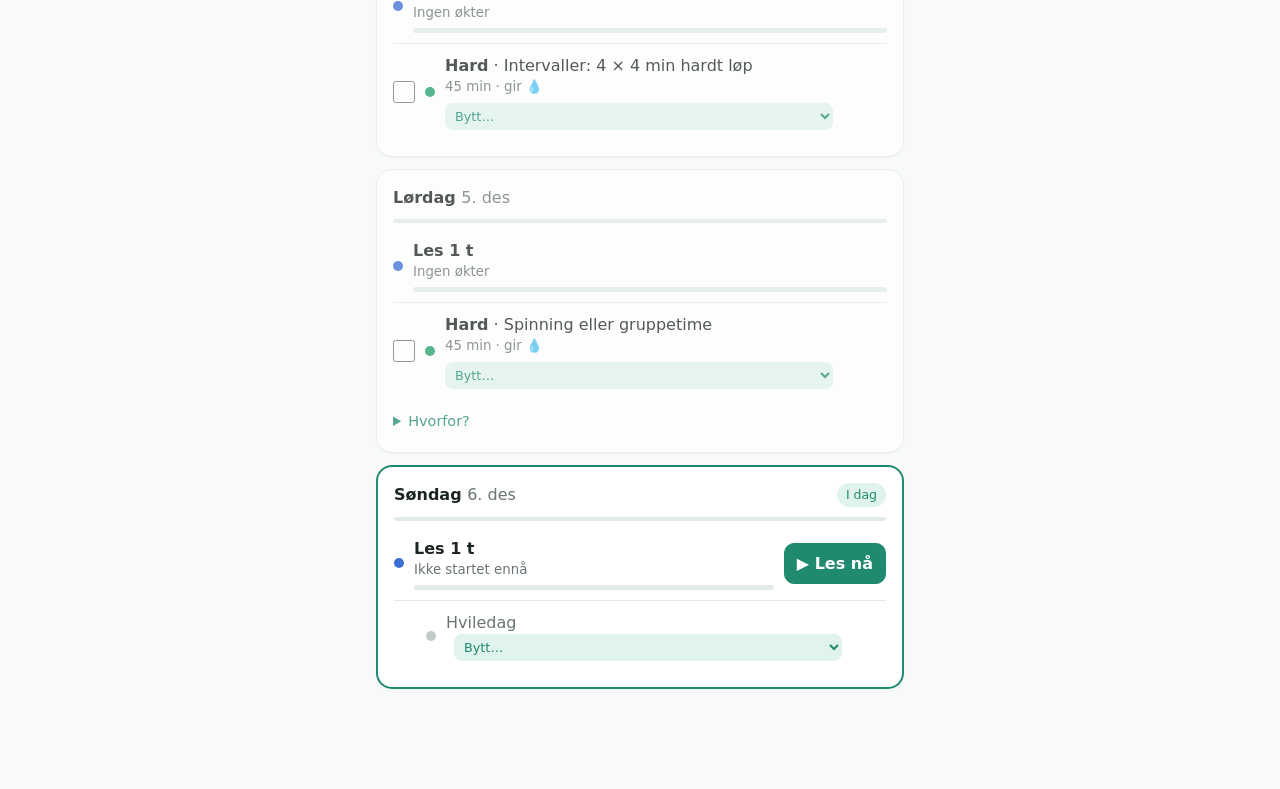
==== commit 0224a8a4: "Versjon 3: leseøkter med timer, hage og egne treningsøkter - Lesing med timer i stedet for avkrysnin" ====
--- a/index.html
+++ b/index.html
@@ -10,7 +10,7 @@
     // Sett valgt tema før siden tegnes, så det ikke blinker.
     try {
       var saved = JSON.parse(localStorage.getItem("balanse-v1") || "{}");
-      if (saved.settings && saved.settings.theme) document.documentElement.dataset.theme = saved.settings.theme;
+      if (saved.settings && saved.settings.theme && saved.settings.theme !== "mint") document.documentElement.dataset.theme = saved.settings.theme;
     } catch (e) {}
   </script>
   <meta name="apple-mobile-web-app-capable" content="yes">
@@ -43,7 +43,7 @@
     <!-- LOGG -->
     <section id="view-log" class="view" aria-label="Søvn og stress">
       <header class="top"><div class="top-title"><h1>Søvn og stress</h1>
-        <p class="muted">Planen justeres etter hvordan du har det</p></div></header>
+        <p class="muted">Planen og været i hagen justeres etter hvordan du har det</p></div></header>
       <form id="log-form" class="card">
         <label class="field">Dato
           <input type="date" id="log-date" required>
@@ -71,16 +71,34 @@
       </div>
     </section>
 
-    <!-- PREMIER -->
-    <section id="view-rewards" class="view" aria-label="Premier">
-      <header class="top"><div class="top-title"><h1>Premier</h1>
-        <p class="muted">Kryss av lesing og trening for å samle poeng</p></div></header>
-      <div id="level-card" class="card level-card"></div>
-      <div class="card">
-        <h2>Merker</h2>
-        <div id="badge-grid" class="badge-grid"></div>
-      </div>
-      <p class="muted small">Poeng: 10 per leseøkt + 1 per 15 min lest, 5 per treningsøkt. 100 poeng = nytt nivå.</p>
+    <!-- HAGE -->
+    <section id="view-garden" class="view" aria-label="Hagen din">
+      <div id="sky" class="sky">
+        <div class="sky-text">
+          <h1>Hagen din</h1>
+          <p id="weather-text"></p>
+        </div>
+        <span id="weather-icon" class="weather-icon"></span>
+        <div class="rain-drops" aria-hidden="true"></div>
+      </div>
+      <div id="garden-stats" class="garden-stats"></div>
+      <div id="place-hint" class="place-hint" hidden></div>
+      <div id="garden-grid" class="garden-grid"></div>
+      <button class="primary start-big" data-open-focus>▶ Start leseøkt</button>
+
+      <div class="card">
+        <h2>Lager</h2>
+        <div id="inventory" class="inventory"></div>
+      </div>
+      <div class="card">
+        <h2>Pynt</h2>
+        <p class="muted small">Låses opp etter hvor mange timer du har lest. Trykk «Plasser» og så på en ledig rute.</p>
+        <div id="decor-list" class="decor-list"></div>
+      </div>
+      <div class="card">
+        <h2>Frøkatalog</h2>
+        <div id="catalog" class="badge-grid"></div>
+      </div>
     </section>
 
     <!-- EKSAMENER -->
@@ -119,6 +137,11 @@
         <p class="muted small">Endringer lagres automatisk.</p>
       </form>
       <div class="card">
+        <h2>Mine treningsøkter</h2>
+        <p class="muted small">Appen velger fra listene dine hver dag, så du slipper å bestemme deg. Du kan alltid bytte økt på en dag i ukeplanen.</p>
+        <div id="templates"></div>
+      </div>
+      <div class="card">
         <h2>Tema</h2>
         <div id="theme-picker" class="themes"></div>
       </div>
@@ -136,16 +159,56 @@
   <nav class="tabbar" aria-label="Hovedmeny">
     <button data-view="week" class="on"><span class="tab-ico">▦</span>Uke</button>
     <button data-view="log"><span class="tab-ico">☾</span>Logg</button>
-    <button data-view="rewards"><span class="tab-ico">★</span>Premier</button>
+    <button data-view="garden"><span class="tab-ico">✿</span>Hage</button>
     <button data-view="exams"><span class="tab-ico">✎</span>Eksamener</button>
     <button data-view="goals"><span class="tab-ico">◎</span>Mål</button>
   </nav>
 
+  <!-- FOKUS-TIMER -->
+  <div id="focus" class="focus" hidden>
+    <div class="focus-inner">
+      <div id="focus-pick">
+        <button class="icon-btn focus-close" data-close-focus aria-label="Lukk">×</button>
+        <h2>Hva vil du plante?</h2>
+        <p class="muted">Lengre økt i strekk gir en finere plante.</p>
+        <div id="seed-list" class="seed-list"></div>
+        <div id="exam-banner"></div>
+        <label id="golden-wrap" class="golden-toggle" hidden>
+          <input type="checkbox" id="use-golden">
+          <span>Bruk 🌾 gjødsel – gir en gyllen plante ✨ <small id="gjodsel-count" class="muted"></small></span>
+        </label>
+        <button class="primary" id="start-focus">Start</button>
+        <p class="muted small center">Skjermen holdes på mens du leser. Du kan gå ut av appen i inntil 2 minutter – er du borte lenger, visner planten.</p>
+      </div>
+
+      <div id="focus-run" hidden>
+        <div class="ring">
+          <svg viewBox="0 0 200 200" aria-hidden="true">
+            <circle class="ring-bg" cx="100" cy="100" r="90"></circle>
+            <circle id="ring-fg" class="ring-fg" cx="100" cy="100" r="90"></circle>
+          </svg>
+          <span id="grow-plant" class="grow"></span>
+        </div>
+        <div id="countdown" class="countdown" role="timer">45:00</div>
+        <p id="focus-label" class="muted center"></p>
+        <button id="give-up" class="ghost">Gi opp</button>
+      </div>
+
+      <div id="focus-done" hidden>
+        <div id="done-icon" class="done-icon"></div>
+        <h2 id="done-title" class="center"></h2>
+        <ul id="done-rewards" class="reward-list"></ul>
+        <button class="primary" id="to-garden">Se hagen</button>
+        <button id="close-done" class="ghost">Lukk</button>
+      </div>
+    </div>
+  </div>
+
   <div id="toast" class="toast" role="status" aria-live="polite"></div>
   <div id="confetti" class="confetti" aria-hidden="true"></div>
 
   <script src="plan.js"></script>
-  <script src="rewards.js"></script>
+  <script src="garden.js"></script>
   <script src="app.js"></script>
 </body>
 </html>
--- a/style.css
+++ b/style.css
@@ -176,10 +176,11 @@
   background: rgba(255, 255, 255, .65);
   border-radius: 12px;
   padding: 6px 10px;
-  font-size: .75rem;
+  font-size: .72rem;
   color: #3a3a3a;
-}
-.hero .lvl strong { display: block; font-size: 1.15rem; color: #1d1d1d; }
+  flex: none;
+}
+.hero .lvl strong { display: block; font-size: 1rem; color: #1d1d1d; white-space: nowrap; }
 :root[data-theme="natt"] .hero .lvl { background: rgba(0, 0, 0, .25); color: var(--muted); }
 :root[data-theme="natt"] .hero .lvl strong { color: var(--text); }
 
@@ -267,8 +268,6 @@
 .task-text { flex: 1; }
 .task-text small { display: block; color: var(--muted); }
 .task.checked .task-text { text-decoration: line-through; color: var(--muted); }
-.task .pts { font-size: .75rem; color: var(--flame); font-weight: 600; white-space: nowrap; }
-.task.checked .pts { opacity: .5; }
 
 .dot {
   width: 10px;
@@ -294,12 +293,245 @@
 summary { color: var(--accent); cursor: pointer; padding: 4px 0; }
 details ul { margin: 6px 0 0; padding-left: 20px; color: var(--muted); }
 
-/* ---------- Premier ---------- */
-.level-card { text-align: center; }
-.level-card .lvl-num { font-size: 3rem; font-weight: 800; line-height: 1; color: var(--accent); }
-.level-card .stats3 { display: grid; grid-template-columns: repeat(3, 1fr); gap: 8px; margin-top: 16px; }
-.level-card .stats3 strong { display: block; font-size: 1.2rem; }
-.level-card .stats3 small { color: var(--muted); }
+/* ---------- Lesing og trening i dagskortet ---------- */
+.study-task { cursor: default; }
+.study-task.complete .task-text strong::after { content: " ✓"; color: var(--accent); }
+.mini-progress {
+  display: block;
+  height: 5px;
+  margin-top: 6px;
+  background: var(--border);
+  border-radius: 999px;
+  overflow: hidden;
+}
+.mini-progress span { display: block; height: 100%; background: var(--study); border-radius: 999px; }
+.start-btn {
+  background: var(--accent);
+  border-color: var(--accent);
+  color: var(--on-accent);
+  font-weight: 600;
+  padding: 8px 12px;
+  white-space: nowrap;
+  flex: none;
+}
+.check-badge { color: var(--accent); font-weight: 700; font-size: 1.2rem; }
+.train-task { cursor: default; }
+.swap {
+  display: block;
+  margin-top: 6px;
+  font: inherit;
+  font-size: .8rem;
+  color: var(--accent);
+  background: var(--accent-soft);
+  border: none;
+  border-radius: 8px;
+  padding: 5px 6px;
+  width: auto;
+  max-width: 100%;
+}
+.train-task .task-text, .task.rest .task-text { min-width: 0; }
+.task.checked .swap { text-decoration: none; }
+.task.rest .swap { display: inline-block; margin: 0 0 0 8px; }
+.small-btn { padding: 6px 12px; font-size: .85rem; }
+.ghost { background: transparent; border-color: transparent; color: var(--muted); }
+.center { text-align: center; }
+
+/* ---------- Fokus-timer ---------- */
+body.focus-open { overflow: hidden; }
+.focus {
+  position: fixed;
+  inset: 0;
+  z-index: 15;
+  background: linear-gradient(180deg, var(--hero-a), var(--bg) 55%);
+  overflow-y: auto;
+}
+.focus[hidden] { display: none; }
+.focus-inner {
+  max-width: 480px;
+  margin: 0 auto;
+  padding: calc(env(safe-area-inset-top) + 24px) 16px calc(env(safe-area-inset-bottom) + 24px);
+  min-height: 100%;
+  display: flex;
+  flex-direction: column;
+  justify-content: center;
+}
+.focus-inner > div { display: flex; flex-direction: column; gap: 12px; }
+.focus-inner > div[hidden] { display: none; }
+.focus h2 { font-size: 1.4rem; margin: 0; text-align: center; }
+.focus-close { align-self: flex-end; }
+#focus-pick > p.muted:first-of-type { text-align: center; margin: 0; }
+
+.seed-list { display: grid; grid-template-columns: repeat(3, 1fr); gap: 8px; }
+.seed {
+  display: flex;
+  flex-direction: column;
+  align-items: center;
+  gap: 2px;
+  padding: 12px 4px;
+  background: var(--surface);
+}
+.seed-ico { font-size: 2rem; }
+.seed small { color: var(--muted); }
+.seed.on { border: 2px solid var(--accent); background: var(--accent-soft); }
+
+.golden-toggle {
+  display: flex;
+  gap: 10px;
+  align-items: center;
+  background: var(--surface);
+  border: 1px solid var(--border);
+  border-radius: 12px;
+  padding: 12px;
+}
+.golden-toggle[hidden] { display: none; }
+.golden-toggle input { width: 20px; height: 20px; accent-color: var(--accent); }
+
+.ring { position: relative; width: 240px; height: 240px; margin: 0 auto; }
+.ring svg { width: 100%; height: 100%; transform: rotate(-90deg); }
+.ring circle { fill: none; stroke-width: 10; }
+.ring-bg { stroke: var(--border); }
+.ring-fg { stroke: var(--accent); stroke-linecap: round; transition: stroke-dashoffset 1s linear; }
+.grow {
+  position: absolute;
+  inset: 0;
+  display: grid;
+  place-items: center;
+  font-size: 5.5rem;
+  transition: transform 1s linear;
+}
+.golden { filter: drop-shadow(0 0 8px #f5c518) drop-shadow(0 0 3px #f5c518); }
+.countdown {
+  font-size: 3.2rem;
+  font-weight: 700;
+  text-align: center;
+  font-variant-numeric: tabular-nums;
+  letter-spacing: .02em;
+}
+.done-icon { font-size: 6rem; text-align: center; animation: pop .6s ease-out; }
+@keyframes pop { from { transform: scale(.3); } 70% { transform: scale(1.15); } to { transform: scale(1); } }
+.reward-list { list-style: none; padding: 0; margin: 0; display: flex; flex-direction: column; gap: 8px; }
+.reward-list li {
+  background: var(--surface);
+  border: 1px solid var(--border);
+  border-radius: 12px;
+  padding: 10px 12px;
+}
+
+/* ---------- Hage ---------- */
+.sky {
+  position: relative;
+  overflow: hidden;
+  border-radius: var(--radius);
+  padding: 20px 16px 28px;
+  margin: 8px 0 12px;
+  display: flex;
+  align-items: center;
+  gap: 12px;
+  background: linear-gradient(180deg, #cfe9ff, #eef7ff);
+  color: #1d2521;
+}
+.sky.sky-sun { background: linear-gradient(180deg, #8fd3ff, #fff3c9); }
+.sky.sky-rain { background: linear-gradient(180deg, #9aa7b4, #d9dee3); }
+.sky-text { flex: 1; }
+.sky-text p { margin: 4px 0 0; font-size: .9rem; color: #3b4650; }
+.weather-icon { font-size: 3rem; }
+.rain-drops { display: none; }
+.sky.sky-rain .rain-drops {
+  display: block;
+  position: absolute;
+  inset: 0;
+  background: repeating-linear-gradient(105deg, transparent 0 14px, rgba(255, 255, 255, .45) 14px 15px);
+  background-size: 200% 200%;
+  animation: rain .6s linear infinite;
+  pointer-events: none;
+}
+@keyframes rain { to { background-position: -30px 60px; } }
+@media (prefers-reduced-motion: reduce) { .sky.sky-rain .rain-drops { animation: none; } }
+
+.garden-stats { display: flex; justify-content: space-between; gap: 8px; font-size: .85rem; color: var(--muted); margin-bottom: 10px; }
+.garden-stats strong { color: var(--text); }
+.place-hint {
+  background: var(--accent-soft);
+  color: var(--accent);
+  border-radius: 12px;
+  padding: 10px 12px;
+  margin-bottom: 10px;
+  font-size: .9rem;
+  display: flex;
+  align-items: center;
+  justify-content: space-between;
+  gap: 8px;
+}
+.place-hint[hidden] { display: none; }
+.garden-grid {
+  display: grid;
+  grid-template-columns: repeat(5, 1fr);
+  gap: 6px;
+  padding: 10px;
+  border-radius: var(--radius);
+  background: #8fbf6a;
+  background-image: radial-gradient(rgba(255, 255, 255, .15) 1px, transparent 1px);
+  background-size: 10px 10px;
+  margin-bottom: 12px;
+}
+:root[data-theme="natt"] .garden-grid { background-color: #2f4a2a; }
+.tile {
+  aspect-ratio: 1;
+  border: none;
+  border-radius: 10px;
+  padding: 0;
+  font-size: 1.9rem;
+  display: grid;
+  place-items: center;
+  background: #6e9a4d;
+  box-shadow: inset 0 -3px 0 rgba(0, 0, 0, .12);
+}
+.tile.empty { background: #a5764f; box-shadow: inset 0 3px 0 rgba(0, 0, 0, .15); }
+.tile.empty.target { outline: 2px dashed #fff; outline-offset: -4px; }
+.tile.thirsty { filter: saturate(.25) brightness(1.05); opacity: .75; }
+.tile.withered { background: #8a7a5c; }
+.tile.bloomed { animation: sway 4s ease-in-out infinite; }
+.tile.golden { background: #e9c46a; }
+@keyframes sway { 50% { transform: rotate(-3deg); } }
+@media (prefers-reduced-motion: reduce) { .tile.bloomed { animation: none; } }
+.start-big { margin-bottom: 12px; }
+
+.inventory { display: flex; flex-direction: column; gap: 10px; }
+.inv, .decor-item { display: flex; align-items: center; gap: 10px; }
+.inv strong { font-size: 1.2rem; min-width: 24px; text-align: center; }
+.inv small, .decor-item small { color: var(--muted); font-size: .8rem; line-height: 1.3; }
+.inv-ico { font-size: 1.7rem; flex: none; width: 36px; text-align: center; }
+.decor-list { display: flex; flex-direction: column; gap: 10px; }
+.decor-text { flex: 1; display: flex; flex-direction: column; }
+.decor-item.locked .inv-ico { filter: grayscale(1); opacity: .35; }
+.medal.locked .ico { filter: grayscale(1) brightness(0); opacity: .18; }
+
+/* ---------- Treningsmaler ---------- */
+.tpl-group + .tpl-group { margin-top: 16px; }
+.tpl-group h3 { margin-bottom: 6px; }
+.tpl-list { list-style: none; margin: 0 0 8px; padding: 0; }
+.tpl-list li {
+  display: flex;
+  align-items: center;
+  justify-content: space-between;
+  gap: 8px;
+  padding: 6px 0;
+  border-bottom: 1px solid var(--border);
+  font-size: .92rem;
+}
+.icon-btn.tiny { width: 30px; height: 30px; font-size: 1.1rem; flex: none; }
+.tpl-add { display: flex; gap: 6px; }
+.tpl-add input {
+  flex: 1;
+  min-width: 0;
+  padding: 8px 10px;
+  font: inherit;
+  font-size: .9rem;
+  color: inherit;
+  background: var(--bg);
+  border: 1px solid var(--border);
+  border-radius: 10px;
+}
 
 .badge-grid { display: grid; grid-template-columns: repeat(3, 1fr); gap: 10px; }
 .medal {
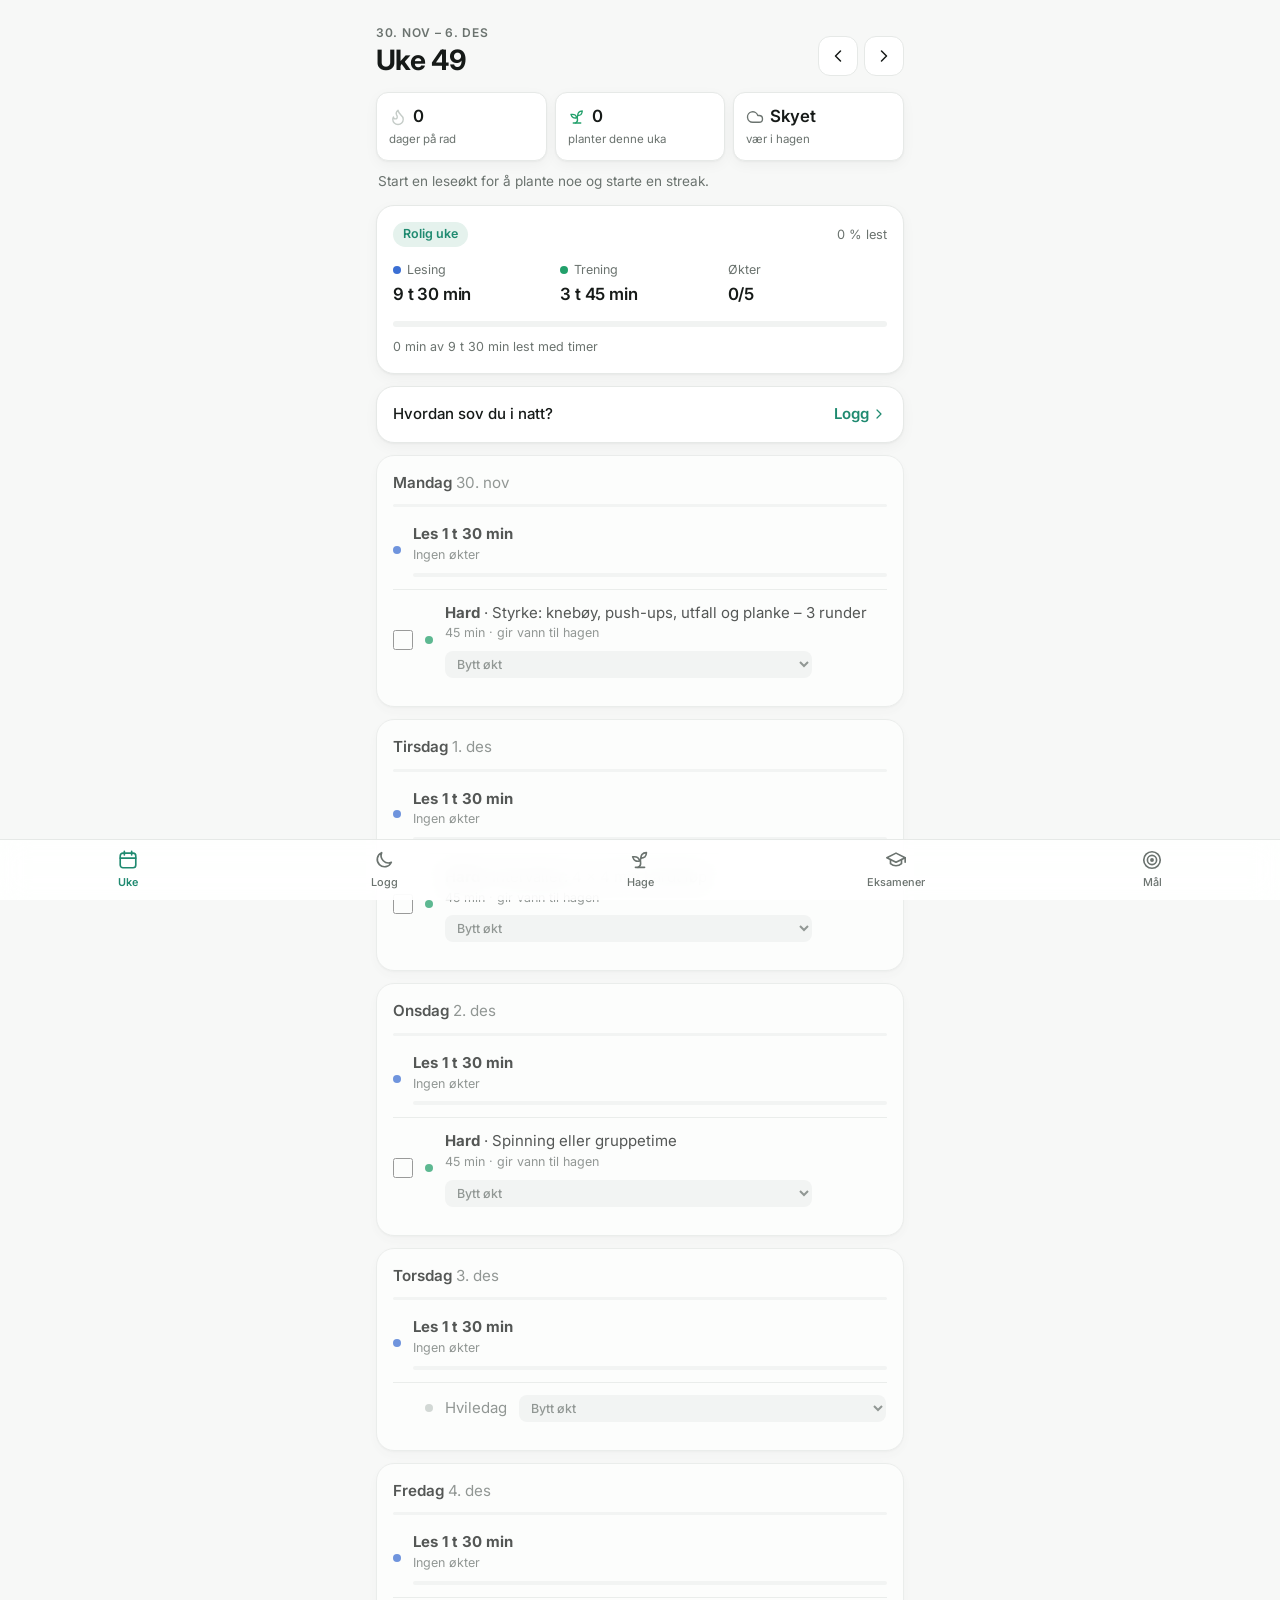
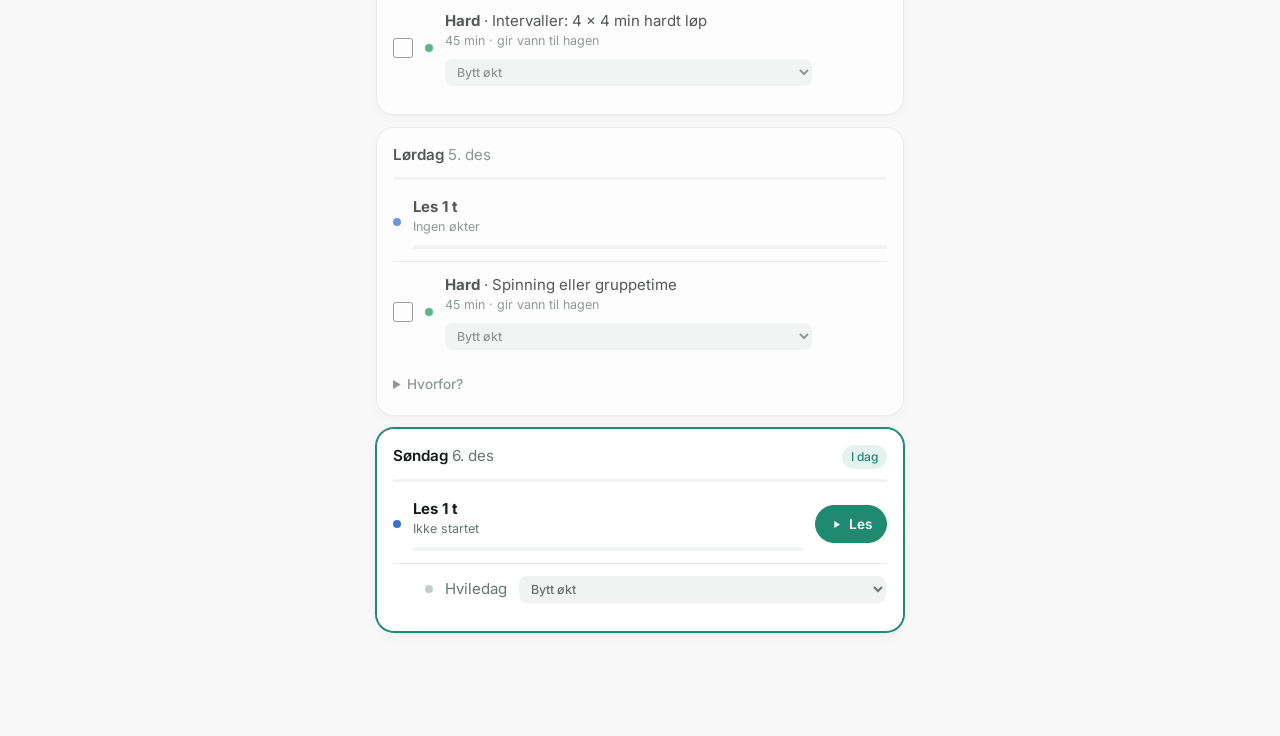
==== commit 1f763e00: "Versjon 4: minimalt og moderne design uten emojier - Det store streak-kortet er byttet ut med en rad" ====
--- a/index.html
+++ b/index.html
@@ -5,7 +5,7 @@
   <meta name="viewport" content="width=device-width, initial-scale=1, viewport-fit=cover">
   <title>Balanse</title>
   <meta name="description" content="Ukeplan som balanserer lesing og trening ut fra eksamener, søvn og stress.">
-  <meta name="theme-color" content="#f7faf8">
+  <meta name="theme-color" content="#f7f8f7">
   <script>
     // Sett valgt tema før siden tegnes, så det ikke blinker.
     try {
@@ -20,6 +20,9 @@
   <link rel="manifest" href="manifest.json">
   <link rel="icon" href="icon-192.png">
   <link rel="apple-touch-icon" href="icon-192.png">
+  <link rel="preconnect" href="https://fonts.googleapis.com">
+  <link rel="preconnect" href="https://fonts.gstatic.com" crossorigin>
+  <link rel="stylesheet" href="https://fonts.googleapis.com/css2?family=Inter:wght@400;500;600;700&display=swap">
   <link rel="stylesheet" href="style.css">
 </head>
 <body>
@@ -27,12 +30,14 @@
     <!-- UKE -->
     <section id="view-week" class="view active" aria-label="Ukeplan">
       <header class="top">
-        <button class="icon-btn" id="prev-week" aria-label="Forrige uke">‹</button>
         <div class="top-title">
+          <p id="week-range" class="eyebrow"></p>
           <h1 id="week-title">Uke</h1>
-          <p id="week-range" class="muted"></p>
-        </div>
-        <button class="icon-btn" id="next-week" aria-label="Neste uke">›</button>
+        </div>
+        <div class="week-nav">
+          <button class="icon-btn" id="prev-week" aria-label="Forrige uke" data-icon="chevronLeft"></button>
+          <button class="icon-btn" id="next-week" aria-label="Neste uke" data-icon="chevronRight"></button>
+        </div>
       </header>
       <div id="streak-card"></div>
       <div id="week-summary" class="card summary"></div>
@@ -42,13 +47,13 @@
 
     <!-- LOGG -->
     <section id="view-log" class="view" aria-label="Søvn og stress">
-      <header class="top"><div class="top-title"><h1>Søvn og stress</h1>
-        <p class="muted">Planen og været i hagen justeres etter hvordan du har det</p></div></header>
+      <header class="top"><div class="top-title"><p class="eyebrow">Logg</p><h1>Søvn og stress</h1></div></header>
+      <p class="lead">Planen og været i hagen justeres etter hvordan du har det.</p>
       <form id="log-form" class="card">
         <label class="field">Dato
           <input type="date" id="log-date" required>
         </label>
-        <label class="field">Søvn i natt: <strong id="sleep-out">7,5 t</strong>
+        <label class="field"><span class="field-row">Søvn i natt <strong id="sleep-out">7,5 t</strong></span>
           <input type="range" id="log-sleep" min="3" max="12" step="0.5" value="7.5">
         </label>
         <fieldset class="field">
@@ -67,24 +72,21 @@
       <div class="card">
         <h2>Siste 14 dager</h2>
         <div id="log-chart" class="chart"></div>
-        <p class="muted small"><span class="key sleep"></span> søvn (timer) &nbsp; <span class="key stress"></span> stress (1–5)</p>
+        <p class="muted small"><span class="key sleep"></span> Søvn (timer) &nbsp; <span class="key stress"></span> Stress (1–5)</p>
       </div>
     </section>
 
     <!-- HAGE -->
     <section id="view-garden" class="view" aria-label="Hagen din">
-      <div id="sky" class="sky">
-        <div class="sky-text">
-          <h1>Hagen din</h1>
-          <p id="weather-text"></p>
-        </div>
-        <span id="weather-icon" class="weather-icon"></span>
-        <div class="rain-drops" aria-hidden="true"></div>
-      </div>
+      <header class="top">
+        <div class="top-title"><p class="eyebrow">Hage</p><h1>Hagen din</h1></div>
+        <span id="weather-pill" class="pill"></span>
+      </header>
+      <p id="weather-text" class="lead"></p>
       <div id="garden-stats" class="garden-stats"></div>
       <div id="place-hint" class="place-hint" hidden></div>
       <div id="garden-grid" class="garden-grid"></div>
-      <button class="primary start-big" data-open-focus>▶ Start leseøkt</button>
+      <button class="primary start-big" data-open-focus><span data-icon="play"></span>Start leseøkt</button>
 
       <div class="card">
         <h2>Lager</h2>
@@ -92,19 +94,19 @@
       </div>
       <div class="card">
         <h2>Pynt</h2>
-        <p class="muted small">Låses opp etter hvor mange timer du har lest. Trykk «Plasser» og så på en ledig rute.</p>
+        <p class="muted small">Låses opp etter hvor mange timer du har lest. Trykk «Plasser», og velg en ledig rute.</p>
         <div id="decor-list" class="decor-list"></div>
       </div>
       <div class="card">
         <h2>Frøkatalog</h2>
-        <div id="catalog" class="badge-grid"></div>
+        <div id="catalog" class="catalog"></div>
       </div>
     </section>
 
     <!-- EKSAMENER -->
     <section id="view-exams" class="view" aria-label="Eksamener">
-      <header class="top"><div class="top-title"><h1>Eksamener</h1>
-        <p class="muted">Lesetiden øker når eksamen nærmer seg</p></div></header>
+      <header class="top"><div class="top-title"><p class="eyebrow">Eksamener</p><h1>Eksamener</h1></div></header>
+      <p class="lead">Lesetiden øker når eksamen nærmer seg.</p>
       <form id="exam-form" class="card">
         <label class="field">Fag
           <input type="text" id="exam-subject" placeholder="F.eks. Matematikk 1" maxlength="40" required>
@@ -119,26 +121,26 @@
 
     <!-- MÅL -->
     <section id="view-goals" class="view" aria-label="Mål">
-      <header class="top"><div class="top-title"><h1>Mål</h1>
-        <p class="muted">Utgangspunktet for en vanlig, rolig uke</p></div></header>
+      <header class="top"><div class="top-title"><p class="eyebrow">Innstillinger</p><h1>Mål</h1></div></header>
+      <p class="lead">Utgangspunktet for en vanlig, rolig uke.</p>
       <form id="goals-form" class="card">
-        <label class="field">Treningsøkter per uke: <strong id="sessions-out">4</strong>
+        <label class="field"><span class="field-row">Treningsøkter per uke <strong id="sessions-out">4</strong></span>
           <input type="range" id="goal-sessions" min="1" max="7" step="1">
         </label>
-        <label class="field">Minutter per økt: <strong id="minutes-out">45</strong>
+        <label class="field"><span class="field-row">Minutter per økt <strong id="minutes-out">45</strong></span>
           <input type="range" id="goal-minutes" min="20" max="120" step="5">
         </label>
-        <label class="field">Lesetid per dag i rolige uker: <strong id="study-base-out">1 t 30 min</strong>
+        <label class="field"><span class="field-row">Lesetid per dag i rolige uker <strong id="study-base-out">1 t 30 min</strong></span>
           <input type="range" id="goal-study-base" min="30" max="240" step="15">
         </label>
-        <label class="field">Maks lesetid rett før eksamen: <strong id="study-max-out">5 t</strong>
+        <label class="field"><span class="field-row">Maks lesetid rett før eksamen <strong id="study-max-out">5 t</strong></span>
           <input type="range" id="goal-study-max" min="120" max="480" step="15">
         </label>
         <p class="muted small">Endringer lagres automatisk.</p>
       </form>
       <div class="card">
         <h2>Mine treningsøkter</h2>
-        <p class="muted small">Appen velger fra listene dine hver dag, så du slipper å bestemme deg. Du kan alltid bytte økt på en dag i ukeplanen.</p>
+        <p class="muted small">Appen velger fra listene dine hver dag, så du slipper å bestemme deg. Du kan alltid bytte økt i ukeplanen.</p>
         <div id="templates"></div>
       </div>
       <div class="card">
@@ -157,28 +159,28 @@
   </main>
 
   <nav class="tabbar" aria-label="Hovedmeny">
-    <button data-view="week" class="on"><span class="tab-ico">▦</span>Uke</button>
-    <button data-view="log"><span class="tab-ico">☾</span>Logg</button>
-    <button data-view="garden"><span class="tab-ico">✿</span>Hage</button>
-    <button data-view="exams"><span class="tab-ico">✎</span>Eksamener</button>
-    <button data-view="goals"><span class="tab-ico">◎</span>Mål</button>
+    <button data-view="week" class="on"><span data-icon="calendar"></span>Uke</button>
+    <button data-view="log"><span data-icon="moon"></span>Logg</button>
+    <button data-view="garden"><span data-icon="sprout"></span>Hage</button>
+    <button data-view="exams"><span data-icon="cap"></span>Eksamener</button>
+    <button data-view="goals"><span data-icon="target"></span>Mål</button>
   </nav>
 
   <!-- FOKUS-TIMER -->
   <div id="focus" class="focus" hidden>
     <div class="focus-inner">
       <div id="focus-pick">
-        <button class="icon-btn focus-close" data-close-focus aria-label="Lukk">×</button>
+        <button class="icon-btn focus-close" data-close-focus aria-label="Lukk" data-icon="x"></button>
         <h2>Hva vil du plante?</h2>
-        <p class="muted">Lengre økt i strekk gir en finere plante.</p>
+        <p class="muted center">Lengre økt i strekk gir en finere plante.</p>
         <div id="seed-list" class="seed-list"></div>
         <div id="exam-banner"></div>
         <label id="golden-wrap" class="golden-toggle" hidden>
           <input type="checkbox" id="use-golden">
-          <span>Bruk 🌾 gjødsel – gir en gyllen plante ✨ <small id="gjodsel-count" class="muted"></small></span>
+          <span>Bruk gjødsel – planten blir gyllen <small id="gjodsel-count" class="muted"></small></span>
         </label>
         <button class="primary" id="start-focus">Start</button>
-        <p class="muted small center">Skjermen holdes på mens du leser. Du kan gå ut av appen i inntil 2 minutter – er du borte lenger, visner planten.</p>
+        <p class="muted small center">Skjermen holdes på mens du leser. Du kan gå ut av appen i inntil 2 minutter. Er du borte lenger, visner planten.</p>
       </div>
 
       <div id="focus-run" hidden>
@@ -207,6 +209,7 @@
   <div id="toast" class="toast" role="status" aria-live="polite"></div>
   <div id="confetti" class="confetti" aria-hidden="true"></div>
 
+  <script src="icons.js"></script>
   <script src="plan.js"></script>
   <script src="garden.js"></script>
   <script src="app.js"></script>
--- a/style.css
+++ b/style.css
@@ -1,77 +1,84 @@
 /* ---------- Temaer ---------- */
-/* Standard: "Mint" – lyst og friskt */
+/* Standard: "Mint" – lyst, rolig og nøytralt */
 :root {
-  --bg: #f7faf8;
+  --bg: #f7f8f7;
   --surface: #ffffff;
-  --text: #1d2521;
-  --muted: #69756f;
-  --border: #e3ebe6;
+  --surface-2: #f1f3f2;
+  --text: #161a18;
+  --muted: #6b736f;
+  --border: #e6e9e7;
   --accent: #1f8a70;
-  --accent-soft: #e0f3ec;
+  --accent-soft: #e5f2ed;
   --on-accent: #ffffff;
-  --hero-a: #fff1d6;
-  --hero-b: #ffe0e9;
   --study: #3b6fd4;
   --train: #22a06b;
-  --rest: #c3cbc6;
+  --rest: #c5ccc8;
   --exam: #d4572f;
-  --exam-soft: #fdebe4;
-  --mid: #b7811a;
-  --mid-soft: #fdf3dc;
+  --exam-soft: #fcebe5;
+  --mid: #b07a12;
+  --mid-soft: #fbf2de;
   --flame: #f07c1b;
-  --radius: 16px;
+  --tile: #edf5f0;
+  --tile-empty: #f4f5f4;
+  --radius: 18px;
+  --shadow: 0 1px 2px rgba(20, 30, 25, .04), 0 4px 14px rgba(20, 30, 25, .04);
   color-scheme: light;
 }
 
 :root[data-theme="fersken"] {
-  --bg: #fff8f3;
-  --border: #f6e3d6;
-  --muted: #7a6a60;
-  --accent: #e8664a;
-  --accent-soft: #fde6df;
-  --hero-a: #ffe3c4;
-  --hero-b: #ffd3d8;
+  --bg: #faf7f5;
+  --surface-2: #f5efeb;
+  --border: #eee5df;
+  --muted: #776b64;
+  --accent: #e0684b;
+  --accent-soft: #fbe9e3;
+  --tile: #fbf0ea;
+  --tile-empty: #f7f3f0;
 }
 
 :root[data-theme="lavendel"] {
-  --bg: #f8f6fd;
-  --border: #e7e2f6;
-  --muted: #6f6a80;
-  --accent: #7457d6;
-  --accent-soft: #ece7fb;
-  --hero-a: #e9e2ff;
-  --hero-b: #ffe2f3;
+  --bg: #f8f7fb;
+  --surface-2: #f1eff7;
+  --border: #e7e4f1;
+  --muted: #6e6a7d;
+  --accent: #6d5bd0;
+  --accent-soft: #edeafb;
+  --tile: #f0eefa;
+  --tile-empty: #f5f4f9;
 }
 
 :root[data-theme="hav"] {
-  --bg: #f4f9fd;
-  --border: #dde9f3;
-  --muted: #637382;
-  --accent: #1f78c1;
-  --accent-soft: #e0eefa;
-  --hero-a: #d9f1ff;
-  --hero-b: #e3fbef;
+  --bg: #f5f8fa;
+  --surface-2: #edf2f6;
+  --border: #e1e8ee;
+  --muted: #647280;
+  --accent: #2472b8;
+  --accent-soft: #e3eef8;
+  --tile: #e9f2f9;
+  --tile-empty: #f2f5f8;
 }
 
 :root[data-theme="natt"] {
-  --bg: #14171c;
-  --surface: #1e232a;
-  --text: #e9edf2;
-  --muted: #9aa4af;
-  --border: #2d343d;
-  --accent: #7cc4ff;
-  --accent-soft: #22364a;
-  --on-accent: #0d1a26;
-  --hero-a: #2b2540;
-  --hero-b: #3a2433;
+  --bg: #121417;
+  --surface: #1b1e22;
+  --surface-2: #23272c;
+  --text: #eceff2;
+  --muted: #959ea8;
+  --border: #2b3036;
+  --accent: #6cc4a4;
+  --accent-soft: #1d3530;
+  --on-accent: #0d1a16;
   --study: #8fb1f5;
   --train: #5fd39b;
   --rest: #4e5660;
   --exam: #f39373;
-  --exam-soft: #40241b;
+  --exam-soft: #3a231c;
   --mid: #e6b45c;
-  --mid-soft: #3a2f18;
+  --mid-soft: #342b17;
   --flame: #ffa24c;
+  --tile: #1f2a26;
+  --tile-empty: #1e2125;
+  --shadow: none;
   color-scheme: dark;
 }
 
@@ -82,125 +89,142 @@
 body {
   background: var(--bg);
   color: var(--text);
-  font: 16px/1.45 system-ui, -apple-system, "Segoe UI", Roboto, sans-serif;
+  font: 15px/1.5 Inter, system-ui, -apple-system, "Segoe UI", Roboto, sans-serif;
+  -webkit-font-smoothing: antialiased;
   -webkit-tap-highlight-color: transparent;
-  transition: background .2s;
 }
 
 #app {
   max-width: 560px;
   margin: 0 auto;
-  padding: calc(env(safe-area-inset-top) + 8px) 16px calc(env(safe-area-inset-bottom) + 88px);
+  padding: calc(env(safe-area-inset-top) + 8px) 16px calc(env(safe-area-inset-bottom) + 92px);
 }
 
 .view { display: none; }
 .view.active { display: block; }
 
-h1 { font-size: 1.5rem; margin: 0; }
-h2 { font-size: 1.05rem; margin: 0 0 12px; }
-h3 { font-size: 1rem; margin: 0; }
+h1 { font-size: 1.75rem; line-height: 1.15; letter-spacing: -.02em; margin: 0; font-weight: 700; }
+h2 { font-size: 1rem; letter-spacing: -.01em; margin: 0 0 12px; font-weight: 600; }
+h3 { font-size: .95rem; margin: 0; font-weight: 600; }
 .muted { color: var(--muted); font-weight: normal; }
-.small { font-size: .85rem; }
-
+.small { font-size: .8rem; }
+.center { text-align: center; }
+.lead { color: var(--muted); margin: -6px 0 16px; font-size: .92rem; }
+
+/* ---------- Ikoner ---------- */
+.ico { width: 20px; height: 20px; flex: none; display: block; }
+.art { width: 100%; height: 100%; display: block; }
+.art.mini { width: 18px; height: 18px; display: inline-block; vertical-align: -4px; }
+
+/* ---------- Topp ---------- */
 .top {
   display: flex;
-  align-items: center;
+  align-items: flex-end;
+  gap: 12px;
+  padding: 16px 0 16px;
+}
+.top-title { flex: 1; }
+.eyebrow {
+  margin: 0 0 2px;
+  font-size: .75rem;
+  font-weight: 600;
+  letter-spacing: .06em;
+  text-transform: uppercase;
+  color: var(--muted);
+}
+.week-nav { display: flex; gap: 6px; }
+
+/* ---------- Knapper ---------- */
+button {
+  font: inherit;
+  color: inherit;
+  cursor: pointer;
+  border: 1px solid var(--border);
+  background: var(--surface);
+  border-radius: 12px;
+  padding: 10px 14px;
+}
+button:active { transform: scale(.98); }
+
+.icon-btn {
+  width: 40px;
+  height: 40px;
+  padding: 0;
+  display: grid;
+  place-items: center;
+  border-radius: 12px;
+}
+.icon-btn.tiny { width: 30px; height: 30px; border-radius: 9px; border-color: transparent; background: var(--surface-2); flex: none; }
+.icon-btn.tiny .ico { width: 15px; height: 15px; }
+
+.primary {
+  width: 100%;
+  background: var(--accent);
+  border-color: var(--accent);
+  color: var(--on-accent);
+  font-weight: 600;
+  padding: 13px;
+  display: flex;
+  align-items: center;
+  justify-content: center;
   gap: 8px;
-  padding: 12px 0 16px;
-}
-.top-title { flex: 1; }
-.top-title p { margin: 2px 0 0; }
-#view-week .top-title { text-align: center; }
-
+}
+.primary .ico { width: 16px; height: 16px; }
+.small-btn { padding: 6px 12px; font-size: .82rem; border-radius: 10px; }
+.ghost { background: transparent; border-color: transparent; color: var(--muted); }
+.danger { color: var(--exam); }
+
+/* ---------- Kort ---------- */
 .card {
   background: var(--surface);
   border: 1px solid var(--border);
   border-radius: var(--radius);
   padding: 16px;
   margin-bottom: 12px;
-  box-shadow: 0 1px 2px rgba(30, 40, 35, .04);
-}
-
-button {
-  font: inherit;
-  color: inherit;
-  cursor: pointer;
-  border: 1px solid var(--border);
-  background: var(--surface);
-  border-radius: 10px;
-  padding: 10px 14px;
-}
-
-.icon-btn {
-  width: 44px;
-  height: 44px;
-  padding: 0;
-  font-size: 1.6rem;
-  line-height: 1;
-  border-radius: 50%;
-}
-
-.primary {
-  width: 100%;
-  background: var(--accent);
-  border-color: var(--accent);
-  color: var(--on-accent);
-  font-weight: 600;
-  padding: 12px;
-}
-
-.danger { color: var(--exam); }
-
-/* ---------- Streak / motivasjon ---------- */
-.hero {
-  background: linear-gradient(135deg, var(--hero-a), var(--hero-b));
-  border: none;
-  display: flex;
-  align-items: center;
-  gap: 14px;
-  text-decoration: none;
-  color: var(--text);
-  width: 100%;
+  box-shadow: var(--shadow);
+}
+
+/* ---------- Nøkkeltall ---------- */
+.stat-row { display: grid; grid-template-columns: repeat(3, 1fr); gap: 8px; }
+.stat {
+  display: flex;
+  flex-direction: column;
+  align-items: flex-start;
+  gap: 2px;
+  padding: 11px 12px;
   text-align: left;
-}
-.flame {
-  font-size: 2.6rem;
-  line-height: 1;
-}
-.flame.cold { filter: grayscale(1); opacity: .5; }
-.hero-text { flex: 1; }
-.hero-text .big { font-size: 1.5rem; font-weight: 700; display: block; line-height: 1.1; }
-.hero-text p { margin: 4px 0 0; font-size: .92rem; }
-.hero .lvl {
-  text-align: center;
-  background: rgba(255, 255, 255, .65);
-  border-radius: 12px;
-  padding: 6px 10px;
-  font-size: .72rem;
-  color: #3a3a3a;
-  flex: none;
-}
-.hero .lvl strong { display: block; font-size: 1rem; color: #1d1d1d; white-space: nowrap; }
-:root[data-theme="natt"] .hero .lvl { background: rgba(0, 0, 0, .25); color: var(--muted); }
-:root[data-theme="natt"] .hero .lvl strong { color: var(--text); }
+  box-shadow: var(--shadow);
+}
+.stat-top { display: flex; align-items: center; gap: 6px; }
+.stat strong { color: var(--text); font-size: 1.05rem; font-weight: 600; letter-spacing: -.01em; }
+.stat small { color: var(--muted); font-size: .72rem; white-space: nowrap; }
+.stat-ico { display: grid; place-items: center; }
+.stat-ico .ico { width: 18px; height: 18px; }
+.stat-ico.flame { color: var(--flame); }
+.stat-ico.flame.off { color: var(--rest); }
+.stat-ico.leaf { color: var(--train); }
+.w-sun { color: #e8a317; }
+.w-cloud { color: var(--muted); }
+.w-rain { color: var(--study); }
+.hint { margin: 10px 2px 14px; font-size: .85rem; color: var(--muted); }
 
 /* ---------- Oppsummering ---------- */
+.summary-head { display: flex; align-items: center; justify-content: space-between; }
 .summary .stats {
   display: grid;
   grid-template-columns: repeat(3, 1fr);
   gap: 8px;
-  margin: 12px 0;
-}
-.summary .stats div { display: flex; flex-direction: column; }
-.summary .stats strong { font-size: 1.05rem; }
-.summary .stats small { color: var(--muted); }
-.summary .stats .dot { margin-bottom: 4px; }
+  margin: 14px 0;
+}
+.summary .stats div { display: flex; flex-direction: column; gap: 2px; }
+.summary .stats strong { font-size: 1.05rem; font-weight: 600; letter-spacing: -.01em; }
+.summary .stats small { color: var(--muted); display: flex; align-items: center; gap: 6px; }
 
 .badge {
   display: inline-block;
-  padding: 4px 10px;
+  padding: 3px 10px;
   border-radius: 999px;
-  font-size: .85rem;
+  font-size: .78rem;
   font-weight: 600;
 }
 .badge.calm { background: var(--accent-soft); color: var(--accent); }
@@ -208,32 +232,34 @@
 .badge.high { background: var(--exam-soft); color: var(--exam); }
 
 .progress {
-  height: 8px;
-  background: var(--border);
+  height: 6px;
+  background: var(--surface-2);
   border-radius: 999px;
   overflow: hidden;
-  margin-bottom: 6px;
-}
-.progress span { display: block; height: 100%; background: var(--study); transition: width .4s; border-radius: 999px; }
-.progress.xp span { background: linear-gradient(90deg, var(--flame), var(--accent)); }
+  margin-bottom: 8px;
+}
+.progress span { display: block; height: 100%; background: var(--study); border-radius: 999px; transition: width .4s; }
 
 .prompt {
-  display: block;
+  display: flex;
   width: 100%;
+  align-items: center;
+  justify-content: space-between;
   text-align: left;
-  background: var(--accent-soft);
-  border-color: transparent;
-}
-.prompt strong { color: var(--accent); white-space: nowrap; }
+  font-weight: 500;
+}
+.prompt-go { display: flex; align-items: center; gap: 2px; color: var(--accent); font-weight: 600; }
+.prompt-go .ico { width: 16px; height: 16px; }
 
 /* ---------- Dager ---------- */
-.day.today { border: 2px solid var(--accent); }
-.day.past { opacity: .75; }
+.day.today { border-color: var(--accent); box-shadow: 0 0 0 1px var(--accent), var(--shadow); }
+.day.past { opacity: .72; }
 .day-head { display: flex; align-items: center; gap: 8px; flex-wrap: wrap; }
 .day-head h3 { margin-right: auto; }
 
 .chip {
-  font-size: .78rem;
+  font-size: .75rem;
+  font-weight: 500;
   padding: 3px 9px;
   border-radius: 999px;
   background: var(--accent-soft);
@@ -241,14 +267,12 @@
   white-space: nowrap;
 }
 .chip.exam { background: var(--exam-soft); color: var(--exam); font-weight: 600; }
-.chip.star { background: var(--hero-a); color: #8a4b00; }
-:root[data-theme="natt"] .chip.star { color: var(--flame); }
 
 .pressure {
-  height: 4px;
-  background: var(--border);
+  height: 3px;
+  background: var(--surface-2);
   border-radius: 999px;
-  margin: 10px 0 6px;
+  margin: 10px 0 4px;
   overflow: hidden;
 }
 .pressure span { display: block; height: 100%; background: linear-gradient(90deg, var(--mid), var(--exam)); }
@@ -256,22 +280,22 @@
 .task {
   display: flex;
   align-items: center;
-  gap: 10px;
-  padding: 10px 0;
+  gap: 12px;
+  padding: 12px 0;
   border-bottom: 1px solid var(--border);
-  cursor: pointer;
   min-height: 44px;
 }
 .task:last-of-type { border-bottom: none; }
-.task input { width: 22px; height: 22px; accent-color: var(--accent); margin: 0; flex: none; }
-.task.rest { cursor: default; color: var(--muted); padding-left: 32px; }
-.task-text { flex: 1; }
-.task-text small { display: block; color: var(--muted); }
-.task.checked .task-text { text-decoration: line-through; color: var(--muted); }
+.task input { width: 20px; height: 20px; accent-color: var(--accent); margin: 0; flex: none; cursor: pointer; }
+.task.rest { color: var(--muted); padding-left: 32px; }
+.task-text { flex: 1; min-width: 0; }
+.task-text small { display: flex; align-items: center; gap: 6px; color: var(--muted); }
+.task.checked .task-text > strong { text-decoration: line-through; color: var(--muted); }
+.minis { display: inline-flex; gap: 1px; }
 
 .dot {
-  width: 10px;
-  height: 10px;
+  width: 8px;
+  height: 8px;
   border-radius: 50%;
   flex: none;
   display: inline-block;
@@ -280,61 +304,64 @@
 .dot.train { background: var(--train); }
 .dot.rest { background: var(--rest); }
 
-.tip {
-  margin: 8px 0 0;
-  font-size: .9rem;
-  padding: 8px 10px;
-  border-radius: 10px;
-  background: var(--mid-soft);
-  color: var(--text);
-}
-
-details { margin-top: 8px; font-size: .9rem; }
-summary { color: var(--accent); cursor: pointer; padding: 4px 0; }
-details ul { margin: 6px 0 0; padding-left: 20px; color: var(--muted); }
-
-/* ---------- Lesing og trening i dagskortet ---------- */
-.study-task { cursor: default; }
-.study-task.complete .task-text strong::after { content: " ✓"; color: var(--accent); }
 .mini-progress {
   display: block;
-  height: 5px;
-  margin-top: 6px;
-  background: var(--border);
+  height: 4px;
+  margin-top: 8px;
+  background: var(--surface-2);
   border-radius: 999px;
   overflow: hidden;
 }
 .mini-progress span { display: block; height: 100%; background: var(--study); border-radius: 999px; }
+.study-task.complete .task-text > strong { color: var(--accent); }
 .start-btn {
+  display: flex;
+  align-items: center;
+  gap: 6px;
   background: var(--accent);
   border-color: var(--accent);
   color: var(--on-accent);
   font-weight: 600;
-  padding: 8px 12px;
-  white-space: nowrap;
+  font-size: .85rem;
+  padding: 8px 14px;
+  border-radius: 999px;
   flex: none;
 }
-.check-badge { color: var(--accent); font-weight: 700; font-size: 1.2rem; }
-.train-task { cursor: default; }
+.start-btn .ico { width: 13px; height: 13px; }
+.check-badge { color: var(--accent); }
+
 .swap {
   display: block;
-  margin-top: 6px;
+  margin-top: 8px;
   font: inherit;
-  font-size: .8rem;
-  color: var(--accent);
-  background: var(--accent-soft);
+  font-size: .78rem;
+  font-weight: 500;
+  color: var(--muted);
+  background: var(--surface-2);
   border: none;
   border-radius: 8px;
-  padding: 5px 6px;
+  padding: 5px 8px;
   width: auto;
   max-width: 100%;
 }
-.train-task .task-text, .task.rest .task-text { min-width: 0; }
-.task.checked .swap { text-decoration: none; }
 .task.rest .swap { display: inline-block; margin: 0 0 0 8px; }
-.small-btn { padding: 6px 12px; font-size: .85rem; }
-.ghost { background: transparent; border-color: transparent; color: var(--muted); }
-.center { text-align: center; }
+
+.tip {
+  display: flex;
+  gap: 8px;
+  align-items: flex-start;
+  margin: 10px 0 0;
+  font-size: .85rem;
+  padding: 9px 11px;
+  border-radius: 12px;
+  background: var(--mid-soft);
+  color: var(--text);
+}
+.tip .ico { width: 16px; height: 16px; color: var(--mid); margin-top: 2px; }
+
+details { margin-top: 8px; font-size: .85rem; }
+summary { color: var(--muted); cursor: pointer; padding: 4px 0; font-weight: 500; }
+details ul { margin: 6px 0 0; padding-left: 18px; color: var(--muted); }
 
 /* ---------- Fokus-timer ---------- */
 body.focus-open { overflow: hidden; }
@@ -342,12 +369,12 @@
   position: fixed;
   inset: 0;
   z-index: 15;
-  background: linear-gradient(180deg, var(--hero-a), var(--bg) 55%);
+  background: var(--bg);
   overflow-y: auto;
 }
 .focus[hidden] { display: none; }
 .focus-inner {
-  max-width: 480px;
+  max-width: 460px;
   margin: 0 auto;
   padding: calc(env(safe-area-inset-top) + 24px) 16px calc(env(safe-area-inset-bottom) + 24px);
   min-height: 100%;
@@ -357,22 +384,23 @@
 }
 .focus-inner > div { display: flex; flex-direction: column; gap: 12px; }
 .focus-inner > div[hidden] { display: none; }
-.focus h2 { font-size: 1.4rem; margin: 0; text-align: center; }
+.focus h2 { font-size: 1.4rem; letter-spacing: -.02em; margin: 0; text-align: center; }
+.focus-inner p { margin: 0; }
 .focus-close { align-self: flex-end; }
-#focus-pick > p.muted:first-of-type { text-align: center; margin: 0; }
-
-.seed-list { display: grid; grid-template-columns: repeat(3, 1fr); gap: 8px; }
+
+.seed-list { display: grid; grid-template-columns: repeat(3, 1fr); gap: 8px; margin-top: 6px; }
 .seed {
   display: flex;
   flex-direction: column;
   align-items: center;
   gap: 2px;
-  padding: 12px 4px;
+  padding: 12px 4px 10px;
   background: var(--surface);
 }
-.seed-ico { font-size: 2rem; }
-.seed small { color: var(--muted); }
-.seed.on { border: 2px solid var(--accent); background: var(--accent-soft); }
+.seed-art { width: 44px; height: 44px; margin-bottom: 4px; }
+.seed strong { font-size: .85rem; font-weight: 600; }
+.seed small { color: var(--muted); font-size: .75rem; }
+.seed.on { border-color: var(--accent); box-shadow: 0 0 0 1px var(--accent); background: var(--accent-soft); }
 
 .golden-toggle {
   display: flex;
@@ -382,81 +410,71 @@
   border: 1px solid var(--border);
   border-radius: 12px;
   padding: 12px;
+  font-size: .9rem;
 }
 .golden-toggle[hidden] { display: none; }
 .golden-toggle input { width: 20px; height: 20px; accent-color: var(--accent); }
 
 .ring { position: relative; width: 240px; height: 240px; margin: 0 auto; }
-.ring svg { width: 100%; height: 100%; transform: rotate(-90deg); }
-.ring circle { fill: none; stroke-width: 10; }
-.ring-bg { stroke: var(--border); }
+.ring > svg { width: 100%; height: 100%; transform: rotate(-90deg); }
+.ring > svg circle { fill: none; stroke-width: 6; }
+.ring-bg { stroke: var(--surface-2); }
 .ring-fg { stroke: var(--accent); stroke-linecap: round; transition: stroke-dashoffset 1s linear; }
 .grow {
   position: absolute;
-  inset: 0;
-  display: grid;
-  place-items: center;
-  font-size: 5.5rem;
+  inset: 60px;
   transition: transform 1s linear;
 }
-.golden { filter: drop-shadow(0 0 8px #f5c518) drop-shadow(0 0 3px #f5c518); }
+.golden { filter: drop-shadow(0 0 6px rgba(240, 190, 40, .8)); }
 .countdown {
-  font-size: 3.2rem;
-  font-weight: 700;
+  font-size: 3.4rem;
+  font-weight: 600;
+  letter-spacing: -.03em;
   text-align: center;
   font-variant-numeric: tabular-nums;
-  letter-spacing: .02em;
-}
-.done-icon { font-size: 6rem; text-align: center; animation: pop .6s ease-out; }
-@keyframes pop { from { transform: scale(.3); } 70% { transform: scale(1.15); } to { transform: scale(1); } }
+}
+.done-icon { width: 120px; height: 120px; margin: 0 auto; animation: pop .6s ease-out; }
+@keyframes pop { from { transform: scale(.4); } 70% { transform: scale(1.08); } to { transform: scale(1); } }
 .reward-list { list-style: none; padding: 0; margin: 0; display: flex; flex-direction: column; gap: 8px; }
 .reward-list li {
+  display: flex;
+  align-items: center;
+  gap: 12px;
   background: var(--surface);
   border: 1px solid var(--border);
-  border-radius: 12px;
+  border-radius: 14px;
   padding: 10px 12px;
-}
+  font-size: .9rem;
+}
+.reward-ico { width: 32px; height: 32px; flex: none; display: grid; place-items: center; color: var(--accent); }
+.reward-ico .ico { width: 20px; height: 20px; }
 
 /* ---------- Hage ---------- */
-.sky {
-  position: relative;
-  overflow: hidden;
-  border-radius: var(--radius);
-  padding: 20px 16px 28px;
-  margin: 8px 0 12px;
-  display: flex;
-  align-items: center;
-  gap: 12px;
-  background: linear-gradient(180deg, #cfe9ff, #eef7ff);
-  color: #1d2521;
-}
-.sky.sky-sun { background: linear-gradient(180deg, #8fd3ff, #fff3c9); }
-.sky.sky-rain { background: linear-gradient(180deg, #9aa7b4, #d9dee3); }
-.sky-text { flex: 1; }
-.sky-text p { margin: 4px 0 0; font-size: .9rem; color: #3b4650; }
-.weather-icon { font-size: 3rem; }
-.rain-drops { display: none; }
-.sky.sky-rain .rain-drops {
-  display: block;
-  position: absolute;
-  inset: 0;
-  background: repeating-linear-gradient(105deg, transparent 0 14px, rgba(255, 255, 255, .45) 14px 15px);
-  background-size: 200% 200%;
-  animation: rain .6s linear infinite;
-  pointer-events: none;
-}
-@keyframes rain { to { background-position: -30px 60px; } }
-@media (prefers-reduced-motion: reduce) { .sky.sky-rain .rain-drops { animation: none; } }
-
-.garden-stats { display: flex; justify-content: space-between; gap: 8px; font-size: .85rem; color: var(--muted); margin-bottom: 10px; }
-.garden-stats strong { color: var(--text); }
+.pill {
+  display: inline-flex;
+  align-items: center;
+  gap: 6px;
+  padding: 6px 12px;
+  border-radius: 999px;
+  background: var(--surface);
+  border: 1px solid var(--border);
+  font-size: .82rem;
+  font-weight: 500;
+}
+.pill .ico { width: 16px; height: 16px; }
+
+.garden-stats { display: grid; grid-template-columns: repeat(3, 1fr); gap: 8px; margin-bottom: 12px; }
+.garden-stats div { display: flex; flex-direction: column; }
+.garden-stats strong { font-size: 1.05rem; font-weight: 600; }
+.garden-stats small { color: var(--muted); font-size: .78rem; }
 .place-hint {
   background: var(--accent-soft);
   color: var(--accent);
   border-radius: 12px;
-  padding: 10px 12px;
+  padding: 8px 8px 8px 12px;
   margin-bottom: 10px;
-  font-size: .9rem;
+  font-size: .88rem;
+  font-weight: 500;
   display: flex;
   align-items: center;
   justify-content: space-between;
@@ -467,47 +485,67 @@
   display: grid;
   grid-template-columns: repeat(5, 1fr);
   gap: 6px;
-  padding: 10px;
+  padding: 8px;
   border-radius: var(--radius);
-  background: #8fbf6a;
-  background-image: radial-gradient(rgba(255, 255, 255, .15) 1px, transparent 1px);
-  background-size: 10px 10px;
+  background: var(--surface);
+  border: 1px solid var(--border);
+  box-shadow: var(--shadow);
   margin-bottom: 12px;
 }
-:root[data-theme="natt"] .garden-grid { background-color: #2f4a2a; }
 .tile {
   aspect-ratio: 1;
   border: none;
-  border-radius: 10px;
-  padding: 0;
-  font-size: 1.9rem;
+  border-radius: 12px;
+  padding: 6px;
+  background: var(--tile);
+}
+.tile.empty { background: var(--tile-empty); }
+.tile.empty.target { outline: 1.5px dashed var(--accent); outline-offset: -3px; }
+.tile.thirsty .art { filter: saturate(.15); opacity: .55; }
+.tile.withered { background: var(--surface-2); }
+.tile.bloomed .art { animation: sway 4s ease-in-out infinite; transform-origin: 50% 90%; }
+.tile.golden { background: #fdf3d3; box-shadow: inset 0 0 0 1.5px #ecc75a; }
+:root[data-theme="natt"] .tile.golden { background: #3a3220; }
+@keyframes sway { 50% { transform: rotate(-3deg); } }
+@media (prefers-reduced-motion: reduce) { .tile.bloomed .art { animation: none; } }
+.start-big { margin-bottom: 12px; }
+
+.inventory, .decor-list { display: flex; flex-direction: column; gap: 12px; }
+.inv, .decor-item { display: flex; align-items: center; gap: 12px; }
+.inv strong { font-size: 1.1rem; min-width: 18px; text-align: center; font-weight: 600; }
+.inv-ico {
+  width: 38px;
+  height: 38px;
+  border-radius: 11px;
   display: grid;
   place-items: center;
-  background: #6e9a4d;
-  box-shadow: inset 0 -3px 0 rgba(0, 0, 0, .12);
-}
-.tile.empty { background: #a5764f; box-shadow: inset 0 3px 0 rgba(0, 0, 0, .15); }
-.tile.empty.target { outline: 2px dashed #fff; outline-offset: -4px; }
-.tile.thirsty { filter: saturate(.25) brightness(1.05); opacity: .75; }
-.tile.withered { background: #8a7a5c; }
-.tile.bloomed { animation: sway 4s ease-in-out infinite; }
-.tile.golden { background: #e9c46a; }
-@keyframes sway { 50% { transform: rotate(-3deg); } }
-@media (prefers-reduced-motion: reduce) { .tile.bloomed { animation: none; } }
-.start-big { margin-bottom: 12px; }
-
-.inventory { display: flex; flex-direction: column; gap: 10px; }
-.inv, .decor-item { display: flex; align-items: center; gap: 10px; }
-.inv strong { font-size: 1.2rem; min-width: 24px; text-align: center; }
-.inv small, .decor-item small { color: var(--muted); font-size: .8rem; line-height: 1.3; }
-.inv-ico { font-size: 1.7rem; flex: none; width: 36px; text-align: center; }
-.decor-list { display: flex; flex-direction: column; gap: 10px; }
-.decor-text { flex: 1; display: flex; flex-direction: column; }
-.decor-item.locked .inv-ico { filter: grayscale(1); opacity: .35; }
-.medal.locked .ico { filter: grayscale(1) brightness(0); opacity: .18; }
+  flex: none;
+  background: var(--surface-2);
+}
+.inv-ico.water { color: #3b9ad9; }
+.inv-ico.gold { color: #d4a017; }
+.inv-ico.ice { color: #5aa7c8; }
+.inv-text, .decor-text { flex: 1; display: flex; flex-direction: column; }
+.inv-text b { font-weight: 600; font-size: .9rem; }
+.inv-text small, .decor-item small { color: var(--muted); font-size: .78rem; line-height: 1.35; }
+.decor-art { width: 38px; height: 38px; flex: none; }
+.decor-item.locked .decor-art { filter: grayscale(1); opacity: .3; }
+
+.catalog { display: grid; grid-template-columns: repeat(3, 1fr); gap: 8px; }
+.cat {
+  text-align: center;
+  padding: 12px 6px 10px;
+  border-radius: 14px;
+  background: var(--surface-2);
+}
+.cat .art { width: 44px; height: 44px; margin: 0 auto 4px; }
+.cat strong { display: block; font-size: .8rem; font-weight: 600; }
+.cat small { display: block; font-size: .72rem; color: var(--muted); line-height: 1.3; margin-top: 2px; }
+.cat.locked .art { filter: grayscale(1) brightness(0); opacity: .12; }
+.cat.earned { background: var(--tile); }
 
 /* ---------- Treningsmaler ---------- */
-.tpl-group + .tpl-group { margin-top: 16px; }
+.tpl-group + .tpl-group { margin-top: 18px; }
 .tpl-group h3 { margin-bottom: 6px; }
 .tpl-list { list-style: none; margin: 0 0 8px; padding: 0; }
 .tpl-list li {
@@ -515,102 +553,80 @@
   align-items: center;
   justify-content: space-between;
   gap: 8px;
-  padding: 6px 0;
+  padding: 7px 0;
   border-bottom: 1px solid var(--border);
-  font-size: .92rem;
-}
-.icon-btn.tiny { width: 30px; height: 30px; font-size: 1.1rem; flex: none; }
+  font-size: .9rem;
+}
 .tpl-add { display: flex; gap: 6px; }
 .tpl-add input {
   flex: 1;
   min-width: 0;
   padding: 8px 10px;
   font: inherit;
-  font-size: .9rem;
+  font-size: .88rem;
   color: inherit;
-  background: var(--bg);
-  border: 1px solid var(--border);
+  background: var(--surface-2);
+  border: 1px solid transparent;
   border-radius: 10px;
 }
-
-.badge-grid { display: grid; grid-template-columns: repeat(3, 1fr); gap: 10px; }
-.medal {
-  text-align: center;
-  padding: 12px 6px;
-  border-radius: 14px;
-  background: var(--bg);
-  border: 1px solid var(--border);
-}
-.medal .ico { font-size: 1.9rem; display: block; }
-.medal strong { display: block; font-size: .82rem; margin-top: 4px; }
-.medal small { display: block; font-size: .7rem; color: var(--muted); line-height: 1.25; margin-top: 2px; }
-.medal.locked .ico { filter: grayscale(1); opacity: .35; }
-.medal.earned { background: linear-gradient(160deg, var(--hero-a), var(--hero-b)); border-color: transparent; }
-:root[data-theme="natt"] .medal.earned small { color: var(--text); }
 
 /* ---------- Temavelger ---------- */
 .themes { display: grid; grid-template-columns: repeat(5, 1fr); gap: 8px; }
 .theme-btn {
-  padding: 8px 0 6px;
+  padding: 10px 0 8px;
   display: flex;
   flex-direction: column;
   align-items: center;
   gap: 6px;
   font-size: .72rem;
 }
-.theme-btn .sw {
-  width: 34px;
-  height: 34px;
-  border-radius: 50%;
-  border: 2px solid rgba(0, 0, 0, .08);
-}
-.theme-btn.on { border: 2px solid var(--accent); font-weight: 600; }
+.theme-btn .sw { width: 26px; height: 26px; border-radius: 50%; box-shadow: inset 0 0 0 1px rgba(0, 0, 0, .08); }
+.theme-btn.on { border-color: var(--accent); box-shadow: 0 0 0 1px var(--accent); font-weight: 600; }
 
 /* ---------- Skjema ---------- */
 .field {
   display: block;
-  margin-bottom: 16px;
+  margin-bottom: 18px;
   border: none;
   padding: 0;
-}
-.field legend { padding: 0; margin-bottom: 6px; }
+  font-size: .9rem;
+  font-weight: 500;
+}
+.field-row { display: flex; justify-content: space-between; }
+.field legend { padding: 0; margin-bottom: 8px; }
 .field input[type=text], .field input[type=date] {
   display: block;
   width: 100%;
   margin-top: 6px;
-  padding: 12px;
+  padding: 11px 12px;
   font: inherit;
+  font-weight: 400;
   color: inherit;
-  background: var(--bg);
-  border: 1px solid var(--border);
-  border-radius: 10px;
-}
-input[type=range] { display: block; width: 100%; margin-top: 8px; accent-color: var(--accent); }
+  background: var(--surface-2);
+  border: 1px solid transparent;
+  border-radius: 12px;
+}
+.field input:focus, .tpl-add input:focus { outline: 2px solid var(--accent); outline-offset: -1px; }
+input[type=range] { display: block; width: 100%; margin-top: 10px; accent-color: var(--accent); }
 
 .segmented { display: grid; grid-template-columns: repeat(5, 1fr); gap: 6px; }
-.segmented button { padding: 10px 0; display: flex; flex-direction: column; align-items: center; }
-.segmented small { font-size: .65rem; color: var(--muted); }
+.segmented button { padding: 9px 0; display: flex; flex-direction: column; align-items: center; font-weight: 600; }
+.segmented small { font-size: .62rem; font-weight: 500; color: var(--muted); }
 .segmented button.on { background: var(--accent); border-color: var(--accent); color: var(--on-accent); }
 .segmented button.on small { color: inherit; }
 
-.feedback { margin: 10px 0 0; color: var(--accent); min-height: 1em; }
-
+.feedback { margin: 10px 0 0; color: var(--accent); font-size: .88rem; min-height: 1em; }
 .row-buttons { display: flex; gap: 8px; flex-wrap: wrap; }
 
 /* ---------- Logg-graf ---------- */
-.chart {
-  display: flex;
-  align-items: flex-end;
-  gap: 4px;
-  height: 140px;
-}
+.chart { display: flex; align-items: flex-end; gap: 4px; height: 130px; }
 .bar-col { flex: 1; display: flex; flex-direction: column; align-items: center; height: 100%; }
 .bars { flex: 1; width: 100%; display: flex; align-items: flex-end; justify-content: center; gap: 2px; }
-.bar { width: 40%; border-radius: 3px 3px 0 0; min-height: 0; }
+.bar { width: 38%; border-radius: 3px; min-height: 0; }
 .bar.sleep { background: var(--study); }
-.bar.stress { background: var(--exam); }
-.bar-col small { font-size: .65rem; color: var(--muted); margin-top: 4px; }
-.key { display: inline-block; width: 10px; height: 10px; border-radius: 2px; vertical-align: middle; }
+.bar.stress { background: var(--exam); opacity: .8; }
+.bar-col small { font-size: .62rem; color: var(--muted); margin-top: 4px; }
+.key { display: inline-block; width: 8px; height: 8px; border-radius: 2px; vertical-align: middle; margin-right: 2px; }
 .key.sleep { background: var(--study); }
 .key.stress { background: var(--exam); }
 
@@ -618,21 +634,21 @@
 .list { list-style: none; margin: 0; padding: 0; }
 .exam-item { display: flex; align-items: center; gap: 10px; }
 .exam-item > div { flex: 1; display: flex; flex-direction: column; }
-.exam-item.past { opacity: .6; }
-.exam-item .icon-btn { font-size: 1.3rem; width: 36px; height: 36px; }
+.exam-item.past { opacity: .55; }
 .empty { color: var(--muted); text-align: center; }
 
 /* ---------- Feiring ---------- */
 .toast {
   position: fixed;
   left: 50%;
-  bottom: calc(env(safe-area-inset-bottom) + 84px);
-  transform: translate(-50%, 20px);
+  bottom: calc(env(safe-area-inset-bottom) + 86px);
+  transform: translate(-50%, 16px);
   background: var(--text);
-  color: var(--surface);
-  padding: 12px 18px;
-  border-radius: 14px;
-  font-weight: 600;
+  color: var(--bg);
+  padding: 10px 16px;
+  border-radius: 999px;
+  font-size: .88rem;
+  font-weight: 500;
   max-width: calc(100% - 32px);
   width: max-content;
   text-align: center;
@@ -646,18 +662,14 @@
 .confetti { position: fixed; inset: 0; pointer-events: none; overflow: hidden; z-index: 19; }
 .confetti i {
   position: absolute;
-  top: -12px;
-  width: 8px;
-  height: 12px;
+  top: -10px;
+  width: 6px;
+  height: 10px;
   border-radius: 2px;
   animation: fall 1.4s ease-in forwards;
 }
-@keyframes fall {
-  to { transform: translateY(105vh) rotate(540deg); opacity: .8; }
-}
-@media (prefers-reduced-motion: reduce) {
-  .confetti { display: none; }
-}
+@keyframes fall { to { transform: translateY(105vh) rotate(540deg); opacity: .7; } }
+@media (prefers-reduced-motion: reduce) { .confetti { display: none; } }
 
 /* ---------- Fanemeny ---------- */
 .tabbar {
@@ -667,7 +679,9 @@
   bottom: 0;
   display: grid;
   grid-template-columns: repeat(5, 1fr);
-  background: var(--surface);
+  background: color-mix(in srgb, var(--surface) 88%, transparent);
+  -webkit-backdrop-filter: blur(14px);
+  backdrop-filter: blur(14px);
   border-top: 1px solid var(--border);
   padding-bottom: env(safe-area-inset-bottom);
 }
@@ -675,13 +689,14 @@
   border: none;
   border-radius: 0;
   background: none;
-  padding: 8px 0 10px;
-  font-size: .72rem;
+  padding: 9px 0 10px;
+  font-size: .68rem;
+  font-weight: 500;
   color: var(--muted);
   display: flex;
   flex-direction: column;
   align-items: center;
-  gap: 2px;
-}
-.tab-ico { font-size: 1.25rem; line-height: 1.2; }
+  gap: 3px;
+}
+.tabbar button .ico { width: 22px; height: 22px; }
 .tabbar button.on { color: var(--accent); font-weight: 600; }
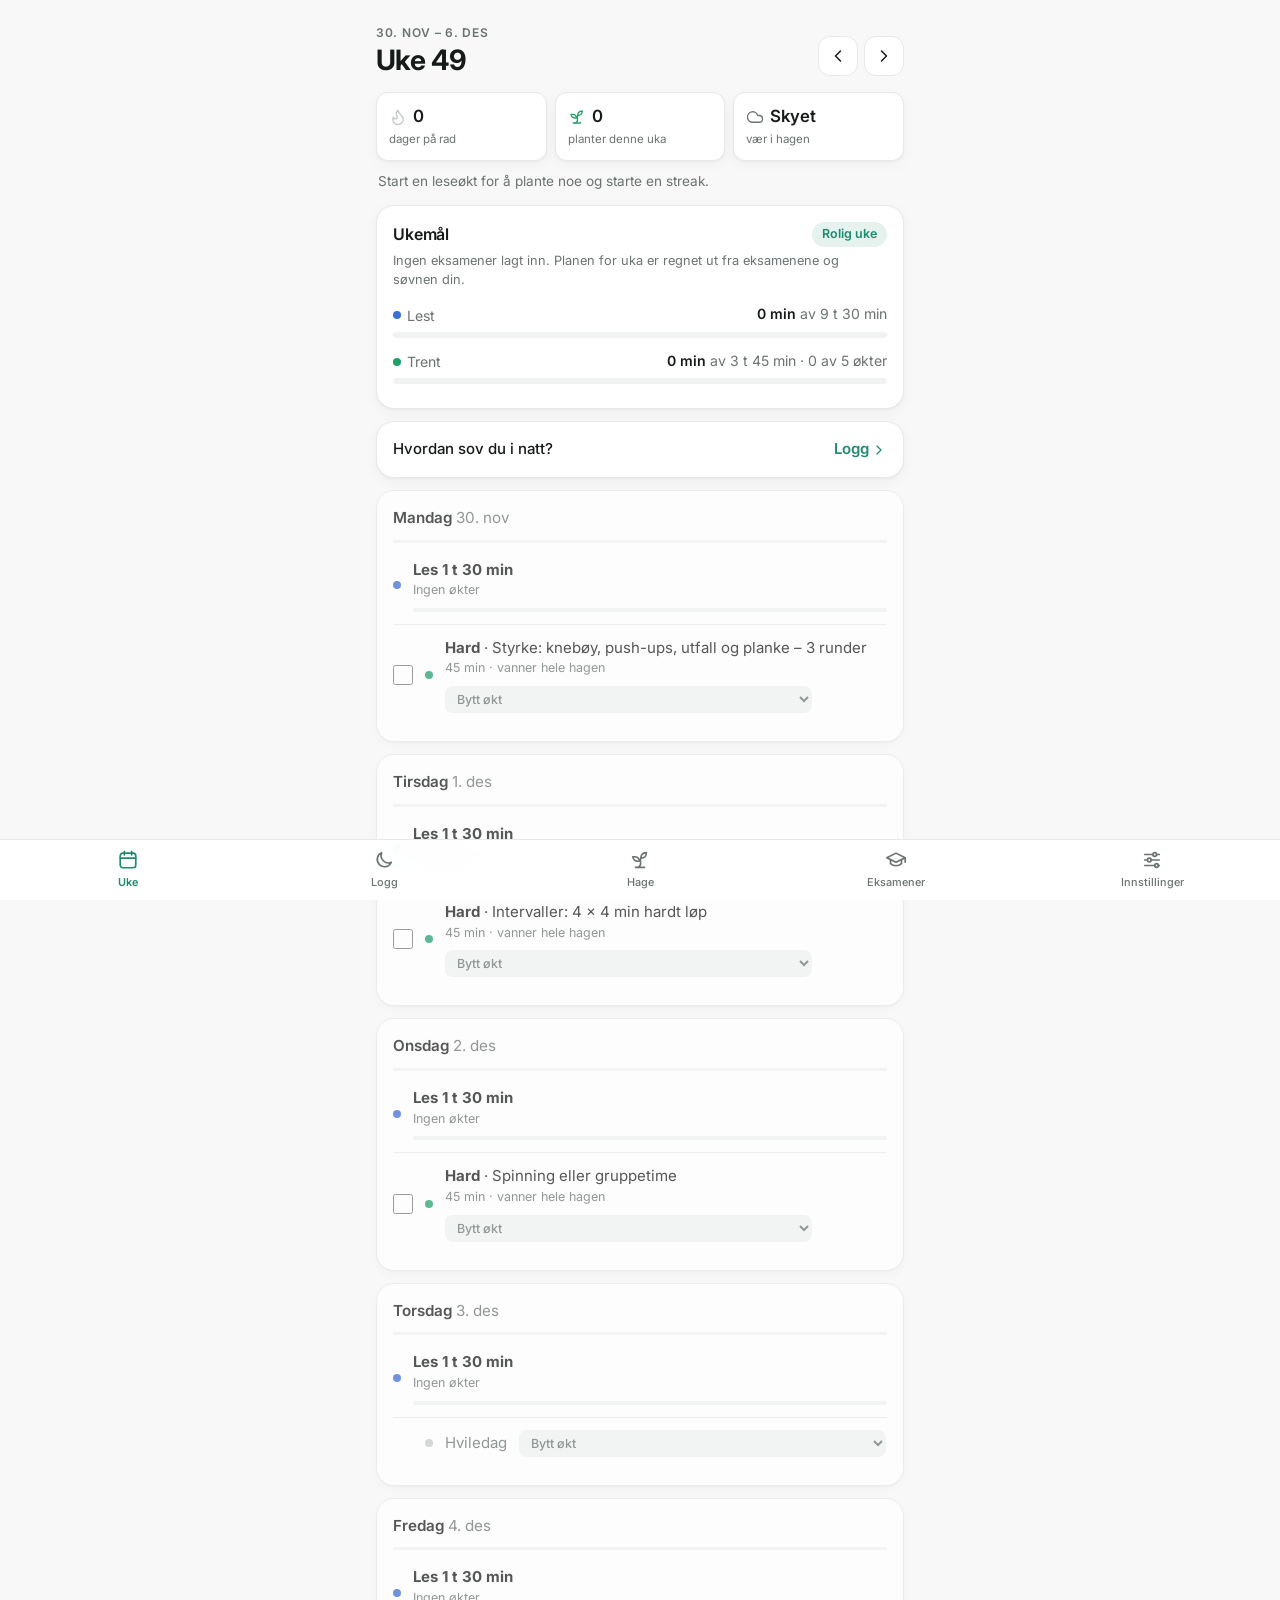
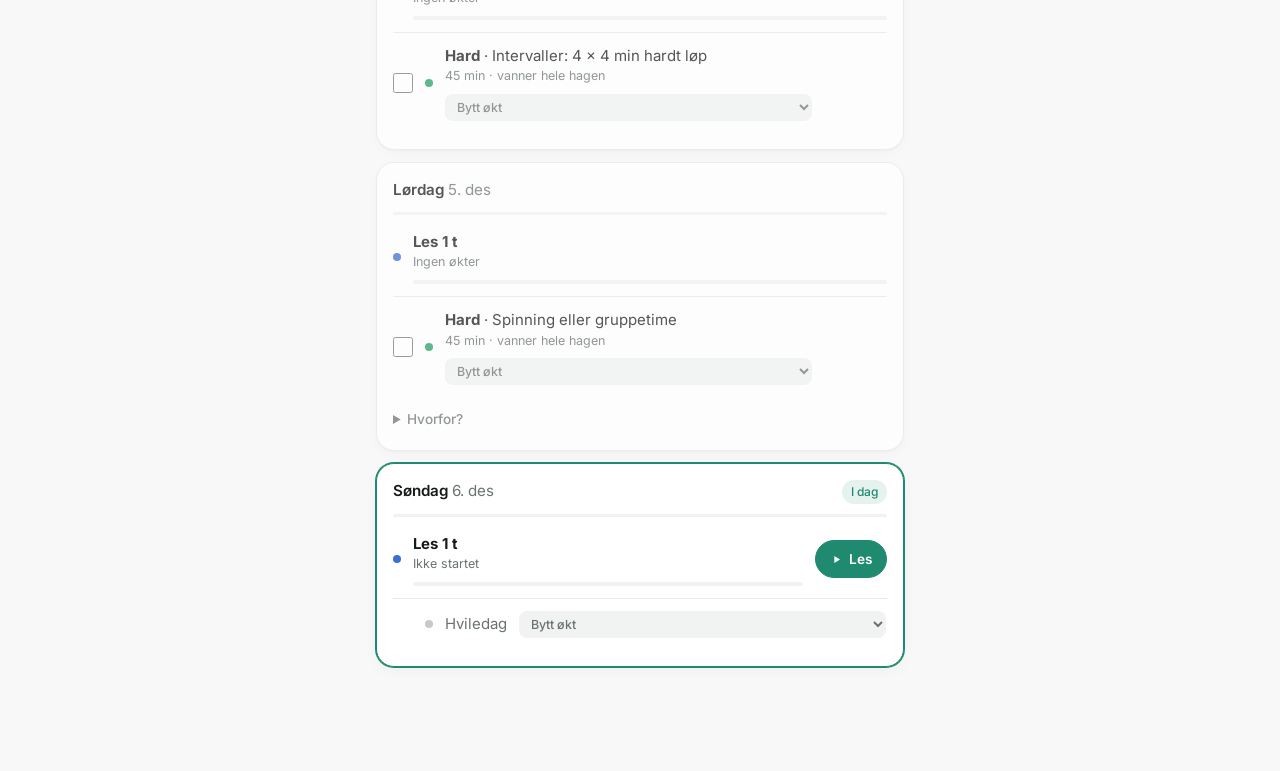
==== commit baaaea7a: "Bekreft sletting av treningsøkter og eksamener, gi «Mål» navnet «Innstillinger» Den lille ×-knappen " ====
--- a/index.html
+++ b/index.html
@@ -119,11 +119,13 @@
       <ul id="exam-list" class="list"></ul>
     </section>
 
-    <!-- MÅL -->
-    <section id="view-goals" class="view" aria-label="Mål">
-      <header class="top"><div class="top-title"><p class="eyebrow">Innstillinger</p><h1>Mål</h1></div></header>
-      <p class="lead">Utgangspunktet for en vanlig, rolig uke.</p>
+    <!-- INNSTILLINGER -->
+    <section id="view-goals" class="view" aria-label="Innstillinger">
+      <header class="top"><div class="top-title"><p class="eyebrow">Tilpass appen</p><h1>Innstillinger</h1></div></header>
+      <p class="lead">Endre målene dine, treningsøktene, tema og data.</p>
       <form id="goals-form" class="card">
+        <h2>Mål for uka</h2>
+        <p class="muted small">Utgangspunktet for en vanlig, rolig uke. Appen justerer ut fra eksamener og søvn.</p>
         <label class="field"><span class="field-row">Treningsøkter per uke <strong id="sessions-out">4</strong></span>
           <input type="range" id="goal-sessions" min="1" max="7" step="1">
         </label>
@@ -163,7 +165,7 @@
     <button data-view="log"><span data-icon="moon"></span>Logg</button>
     <button data-view="garden"><span data-icon="sprout"></span>Hage</button>
     <button data-view="exams"><span data-icon="cap"></span>Eksamener</button>
-    <button data-view="goals"><span data-icon="target"></span>Mål</button>
+    <button data-view="goals"><span data-icon="sliders"></span>Innstillinger</button>
   </nav>
 
   <!-- FOKUS-TIMER -->
@@ -206,6 +208,17 @@
     </div>
   </div>
 
+  <!-- Egen bekreftelse – nettleserens confirm() blokkeres i enkelte nettlesere og installerte apper -->
+  <div id="dialog" class="dialog" hidden>
+    <div class="dialog-box" role="alertdialog" aria-modal="true" aria-labelledby="dialog-text">
+      <p id="dialog-text"></p>
+      <div class="dialog-actions">
+        <button type="button" id="dialog-cancel">Avbryt</button>
+        <button type="button" id="dialog-ok" class="dialog-ok">OK</button>
+      </div>
+    </div>
+  </div>
+
   <div id="toast" class="toast" role="status" aria-live="polite"></div>
   <div id="confetti" class="confetti" aria-hidden="true"></div>
 
--- a/style.css
+++ b/style.css
@@ -210,6 +210,14 @@
 
 /* ---------- Oppsummering ---------- */
 .summary-head { display: flex; align-items: center; justify-content: space-between; }
+.summary-head h2 { margin: 0; }
+.summary-why { margin: 4px 0 14px; }
+.goal + .goal { margin-top: 12px; }
+.goal-top { display: flex; justify-content: space-between; align-items: baseline; gap: 8px; font-size: .88rem; margin-bottom: 6px; }
+.goal-top > span:first-child { display: flex; align-items: center; gap: 6px; color: var(--muted); }
+.goal-top > span:last-child { text-align: right; }
+.goal-top strong { font-weight: 600; }
+.progress.train span { background: var(--train); }
 .summary .stats {
   display: grid;
   grid-template-columns: repeat(3, 1fr);
@@ -636,6 +644,30 @@
 .exam-item > div { flex: 1; display: flex; flex-direction: column; }
 .exam-item.past { opacity: .55; }
 .empty { color: var(--muted); text-align: center; }
+
+/* ---------- Bekreftelse ---------- */
+.dialog {
+  position: fixed;
+  inset: 0;
+  z-index: 30;
+  display: grid;
+  place-items: center;
+  padding: 16px;
+  background: rgba(10, 14, 12, .35);
+}
+.dialog[hidden] { display: none; }
+.dialog-box {
+  width: 100%;
+  max-width: 340px;
+  background: var(--surface);
+  border-radius: var(--radius);
+  padding: 20px;
+  box-shadow: 0 12px 40px rgba(0, 0, 0, .18);
+}
+.dialog-box p { margin: 0 0 18px; font-weight: 500; }
+.dialog-actions { display: grid; grid-template-columns: 1fr 1fr; gap: 8px; }
+.dialog-ok { background: var(--accent); border-color: var(--accent); color: var(--on-accent); font-weight: 600; }
+.dialog-ok.destructive { background: var(--exam); border-color: var(--exam); color: #fff; }
 
 /* ---------- Feiring ---------- */
 .toast {
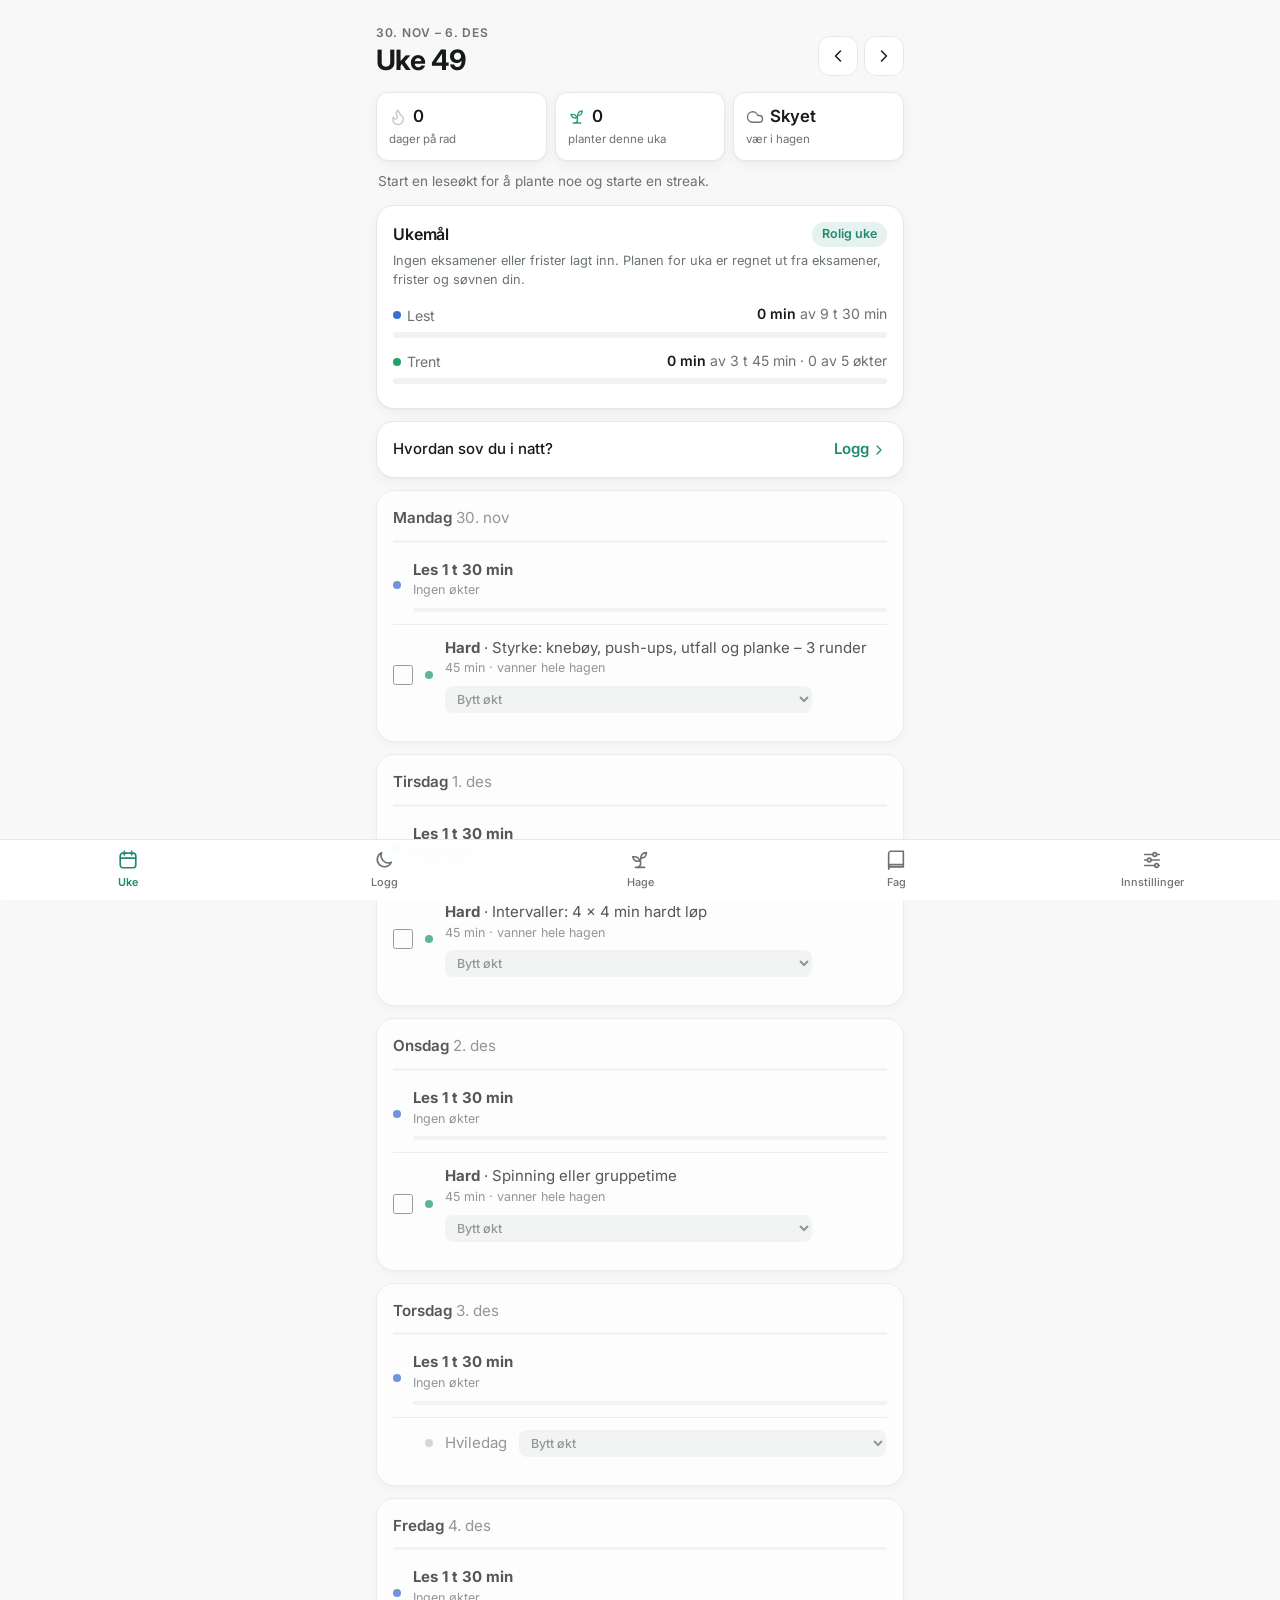
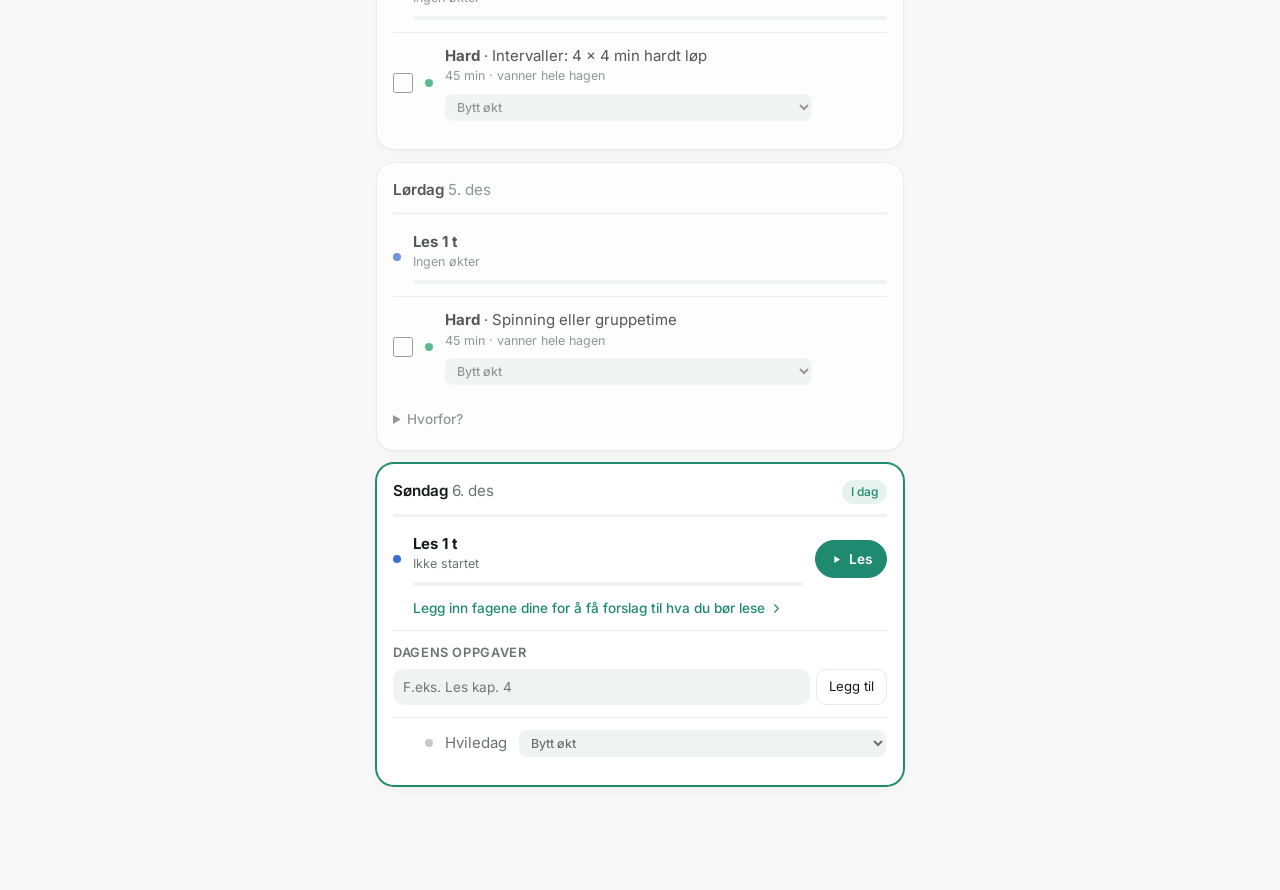
==== commit f95d2d4e: "Versjon 5: fag, obliger med påminnelser, dagens fag og oppgaver - «Eksamener» er nå «Fag» med vanske" ====
--- a/index.html
+++ b/index.html
@@ -40,6 +40,7 @@
         </div>
       </header>
       <div id="streak-card"></div>
+      <div id="reminders"></div>
       <div id="week-summary" class="card summary"></div>
       <div id="log-prompt"></div>
       <div id="days"></div>
@@ -103,26 +104,38 @@
       </div>
     </section>
 
-    <!-- EKSAMENER -->
-    <section id="view-exams" class="view" aria-label="Eksamener">
-      <header class="top"><div class="top-title"><p class="eyebrow">Eksamener</p><h1>Eksamener</h1></div></header>
-      <p class="lead">Lesetiden øker når eksamen nærmer seg.</p>
-      <form id="exam-form" class="card">
-        <label class="field">Fag
-          <input type="text" id="exam-subject" placeholder="F.eks. Matematikk 1" maxlength="40" required>
-        </label>
-        <label class="field">Dato
-          <input type="date" id="exam-date" required>
-        </label>
-        <button type="submit" class="primary">Legg til eksamen</button>
-      </form>
-      <ul id="exam-list" class="list"></ul>
+    <!-- FAG -->
+    <section id="view-exams" class="view" aria-label="Fag">
+      <div id="subjects-main">
+        <header class="top"><div class="top-title"><p class="eyebrow">Fag</p><h1>Fagene dine</h1></div></header>
+        <p class="lead">Legg inn fag, eksamener og obliger. Appen bruker dem til å foreslå hva du bør lese hver dag.</p>
+        <ul id="subject-list" class="list"></ul>
+        <form id="subject-form" class="card">
+          <h2>Nytt fag</h2>
+          <label class="field">Navn
+            <input type="text" id="subject-name" placeholder="F.eks. Matematikk 1" maxlength="40" required>
+          </label>
+          <fieldset class="field">
+            <legend>Hvor vanskelig er faget for deg?</legend>
+            <div class="segmented three" id="new-difficulty">
+              <button type="button" data-diff="1">Lett</button>
+              <button type="button" data-diff="2" class="on">Middels</button>
+              <button type="button" data-diff="3">Vanskelig</button>
+            </div>
+          </fieldset>
+          <label class="field">Eksamensdato <span class="muted">(valgfritt)</span>
+            <input type="date" id="subject-exam">
+          </label>
+          <button type="submit" class="primary">Legg til fag</button>
+        </form>
+      </div>
+      <div id="subject-detail" hidden></div>
     </section>
 
     <!-- INNSTILLINGER -->
     <section id="view-goals" class="view" aria-label="Innstillinger">
       <header class="top"><div class="top-title"><p class="eyebrow">Tilpass appen</p><h1>Innstillinger</h1></div></header>
-      <p class="lead">Endre målene dine, treningsøktene, tema og data.</p>
+      <p class="lead">Endre målene dine, treningsøktene, påminnelser, tema og data.</p>
       <form id="goals-form" class="card">
         <h2>Mål for uka</h2>
         <p class="muted small">Utgangspunktet for en vanlig, rolig uke. Appen justerer ut fra eksamener og søvn.</p>
@@ -146,6 +159,15 @@
         <div id="templates"></div>
       </div>
       <div class="card">
+        <h2>Påminnelser om frister</h2>
+        <p class="muted small">Frister vises alltid øverst i ukeplanen når de nærmer seg. Du kan også få varsel på telefonen når du åpner appen.
+          Vil du ha varsel selv når appen er lukket, kan du legge fristene i kalenderen fra hvert fag.</p>
+        <div class="row-buttons">
+          <button type="button" id="notify-toggle"></button>
+        </div>
+        <p id="notify-status" class="feedback"></p>
+      </div>
+      <div class="card">
         <h2>Tema</h2>
         <div id="theme-picker" class="themes"></div>
       </div>
@@ -164,7 +186,7 @@
     <button data-view="week" class="on"><span data-icon="calendar"></span>Uke</button>
     <button data-view="log"><span data-icon="moon"></span>Logg</button>
     <button data-view="garden"><span data-icon="sprout"></span>Hage</button>
-    <button data-view="exams"><span data-icon="cap"></span>Eksamener</button>
+    <button data-view="exams"><span data-icon="book"></span>Fag</button>
     <button data-view="goals"><span data-icon="sliders"></span>Innstillinger</button>
   </nav>
 
@@ -176,6 +198,10 @@
         <h2>Hva vil du plante?</h2>
         <p class="muted center">Lengre økt i strekk gir en finere plante.</p>
         <div id="seed-list" class="seed-list"></div>
+        <div id="subject-pick-wrap">
+          <p class="pick-label">Hva leser du?</p>
+          <div id="subject-pick" class="chips"></div>
+        </div>
         <div id="exam-banner"></div>
         <label id="golden-wrap" class="golden-toggle" hidden>
           <input type="checkbox" id="use-golden">
--- a/style.css
+++ b/style.css
@@ -145,6 +145,7 @@
   padding: 10px 14px;
 }
 button:active { transform: scale(.98); }
+button:disabled { opacity: .45; cursor: not-allowed; transform: none; }
 
 .icon-btn {
   width: 40px;
@@ -644,6 +645,140 @@
 .exam-item > div { flex: 1; display: flex; flex-direction: column; }
 .exam-item.past { opacity: .55; }
 .empty { color: var(--muted); text-align: center; }
+
+/* ---------- Frister (påminnelser) ---------- */
+.reminders h2 { display: flex; align-items: center; gap: 8px; }
+.h-ico { color: var(--exam); display: grid; }
+.h-ico .ico { width: 18px; height: 18px; }
+.reminder {
+  display: flex;
+  align-items: center;
+  gap: 8px;
+  padding: 10px 0;
+  border-top: 1px solid var(--border);
+}
+.reminder-text {
+  flex: 1;
+  min-width: 0;
+  display: flex;
+  flex-direction: column;
+  align-items: flex-start;
+  text-align: left;
+  padding: 0;
+  border: none;
+  background: none;
+}
+.reminder-text strong { font-weight: 600; font-size: .92rem; }
+.reminder-text small { color: var(--muted); font-size: .78rem; }
+.reminder.late .chip { background: var(--exam); color: #fff; }
+
+/* ---------- Forslag til fag og dagens oppgaver ---------- */
+.study-task.has-suggest { border-bottom: none; padding-bottom: 2px; }
+.suggest-wrap { padding: 0 0 12px 20px; border-bottom: 1px solid var(--border); }
+.suggest { list-style: none; margin: 6px 0 0; padding: 0; display: flex; flex-direction: column; gap: 6px; }
+.suggest li {
+  display: flex;
+  align-items: center;
+  gap: 8px;
+  padding: 8px 10px;
+  border-radius: 12px;
+  background: var(--surface-2);
+}
+.suggest-text { flex: 1; min-width: 0; font-size: .88rem; }
+.suggest-text small { display: block; color: var(--muted); font-size: .76rem; }
+.link-btn {
+  display: flex;
+  align-items: center;
+  gap: 4px;
+  margin-top: 10px;
+  padding: 0;
+  border: none;
+  background: none;
+  color: var(--accent);
+  font-size: .85rem;
+  font-weight: 500;
+  text-align: left;
+}
+.link-btn .ico { width: 15px; height: 15px; }
+
+.tasks { padding: 12px 0; border-bottom: 1px solid var(--border); }
+.tasks-title { margin: 0 0 6px; font-size: .8rem; font-weight: 600; color: var(--muted); text-transform: uppercase; letter-spacing: .05em; }
+.task-list { list-style: none; margin: 0; padding: 0; }
+.task-list li { display: flex; align-items: center; gap: 10px; padding: 6px 0; }
+.task-list input { width: 18px; height: 18px; accent-color: var(--accent); flex: none; margin: 0; }
+.task-label { flex: 1; min-width: 0; font-size: .9rem; }
+.task-label small { display: block; color: var(--muted); font-size: .75rem; }
+.task-list li.checked .task-label { color: var(--muted); text-decoration: line-through; }
+.task-add { display: flex; gap: 6px; margin-top: 6px; }
+.task-add input, .task-add select {
+  min-width: 0;
+  padding: 7px 9px;
+  font: inherit;
+  font-size: .85rem;
+  color: inherit;
+  background: var(--surface-2);
+  border: 1px solid transparent;
+  border-radius: 10px;
+}
+.task-add input { flex: 1; }
+.task-add select { max-width: 96px; }
+
+/* ---------- Fag i timeren ---------- */
+.pick-label { margin: 4px 0 6px; font-size: .85rem; font-weight: 600; text-align: center; }
+.chips { display: flex; flex-wrap: wrap; justify-content: center; gap: 6px; }
+.chip-btn { padding: 7px 12px; border-radius: 999px; font-size: .85rem; }
+.chip-btn.on { background: var(--accent); border-color: var(--accent); color: var(--on-accent); font-weight: 600; }
+
+/* ---------- Fag ---------- */
+.list > li { list-style: none; }
+.subject-item {
+  width: 100%;
+  display: flex;
+  align-items: center;
+  gap: 10px;
+  text-align: left;
+}
+.subject-item > .ico { color: var(--muted); width: 18px; height: 18px; }
+.subject-main { flex: 1; min-width: 0; display: flex; flex-direction: column; gap: 1px; }
+.subject-main strong { font-weight: 600; }
+.subject-main small { color: var(--muted); font-size: .78rem; }
+.diff { font-size: .72rem; font-weight: 600; padding: 3px 8px; border-radius: 999px; white-space: nowrap; }
+.diff-1 { background: var(--accent-soft); color: var(--accent); }
+.diff-2 { background: var(--mid-soft); color: var(--mid); }
+.diff-3 { background: var(--exam-soft); color: var(--exam); }
+
+.segmented.three { grid-template-columns: repeat(3, 1fr); }
+.segmented.three button { font-weight: 500; font-size: .88rem; }
+.segmented.tabs { grid-template-columns: 1fr 1fr; margin-bottom: 12px; background: var(--surface-2); padding: 4px; border-radius: 14px; gap: 4px; }
+.segmented.tabs button { border: none; background: none; border-radius: 10px; font-weight: 500; }
+.segmented.tabs button.on { background: var(--surface); color: var(--text); box-shadow: var(--shadow); }
+
+.stats-2 { display: grid; grid-template-columns: 1fr 1fr; gap: 8px; }
+.stats-2 strong { display: block; font-size: 1.1rem; font-weight: 600; }
+.stats-2 small { color: var(--muted); font-size: .78rem; }
+.danger-btn, .secondary-btn { width: 100%; margin-bottom: 12px; font-weight: 500; }
+.danger-btn { color: var(--exam); }
+
+.oblig-top { display: flex; align-items: center; gap: 10px; }
+.oblig-top input { width: 20px; height: 20px; accent-color: var(--accent); flex: none; margin: 0; }
+.oblig-text { flex: 1; min-width: 0; display: flex; flex-direction: column; }
+.oblig-text strong { font-weight: 600; }
+.oblig-text small { color: var(--muted); font-size: .78rem; }
+.oblig.done .oblig-text strong { text-decoration: line-through; color: var(--muted); }
+.oblig.late { border-color: var(--exam); }
+.oblig-actions { display: flex; align-items: center; gap: 8px; margin-top: 10px; padding-left: 30px; flex-wrap: wrap; }
+.oblig.done .oblig-actions { margin-top: 0; justify-content: flex-end; }
+.remind { display: flex; align-items: center; gap: 6px; font-size: .8rem; color: var(--muted); margin-right: auto; }
+.remind select, .field select {
+  font: inherit;
+  font-size: .82rem;
+  color: var(--text);
+  background: var(--surface-2);
+  border: none;
+  border-radius: 8px;
+  padding: 5px 6px;
+}
+.field select { display: block; margin-top: 6px; padding: 10px 12px; font-size: .9rem; width: 100%; }
 
 /* ---------- Bekreftelse ---------- */
 .dialog {
